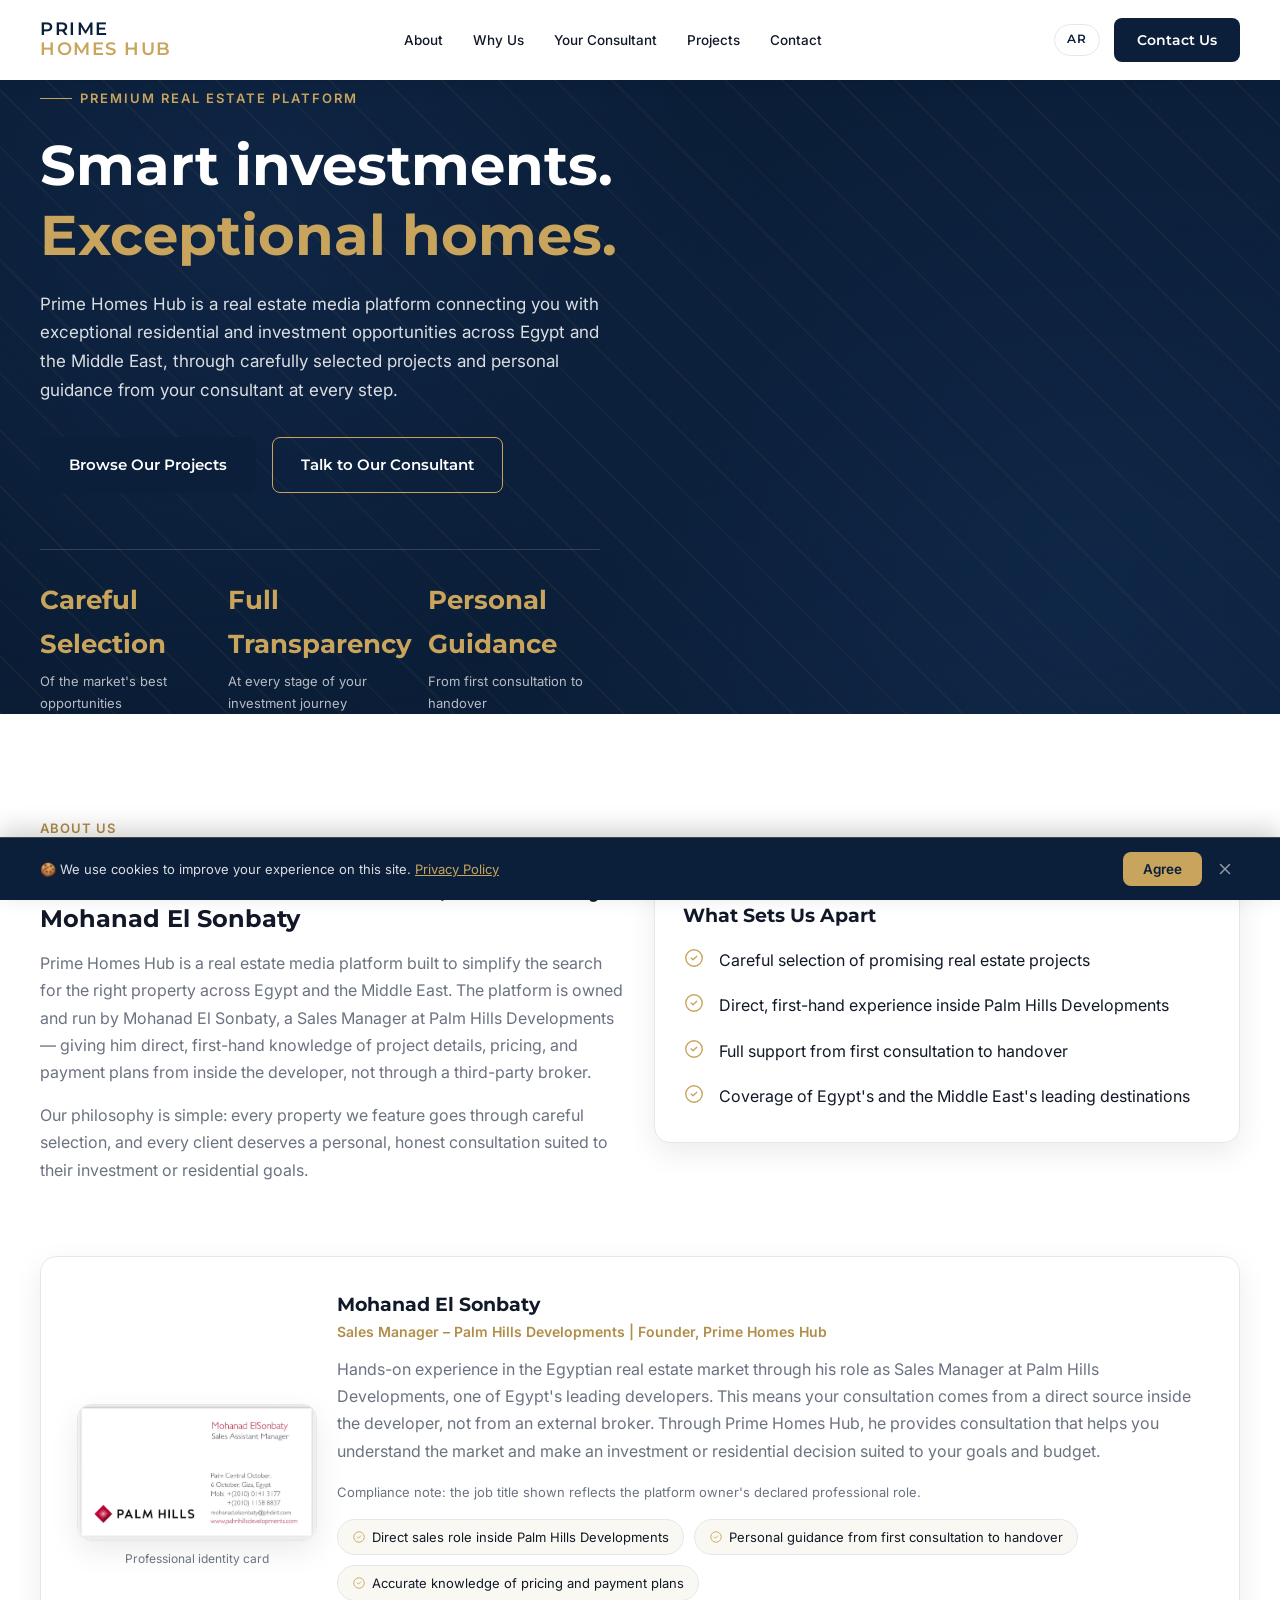
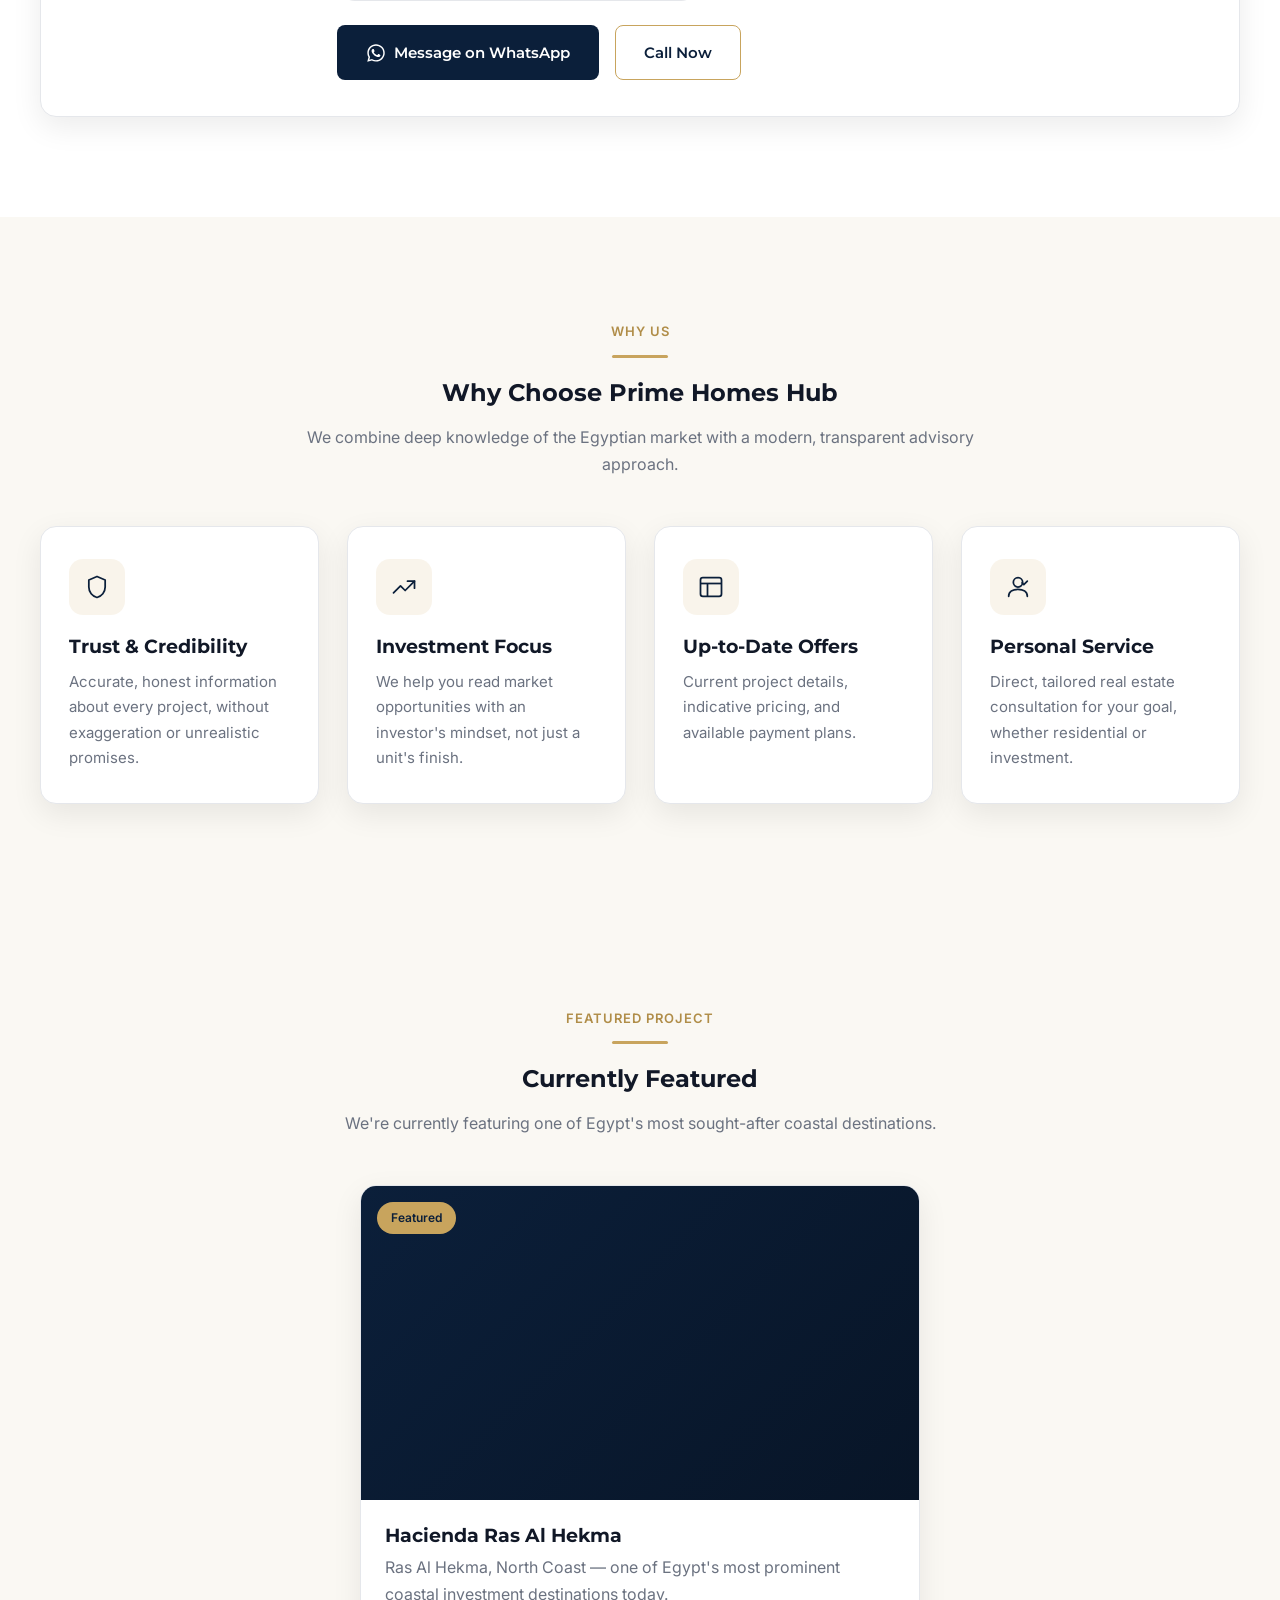
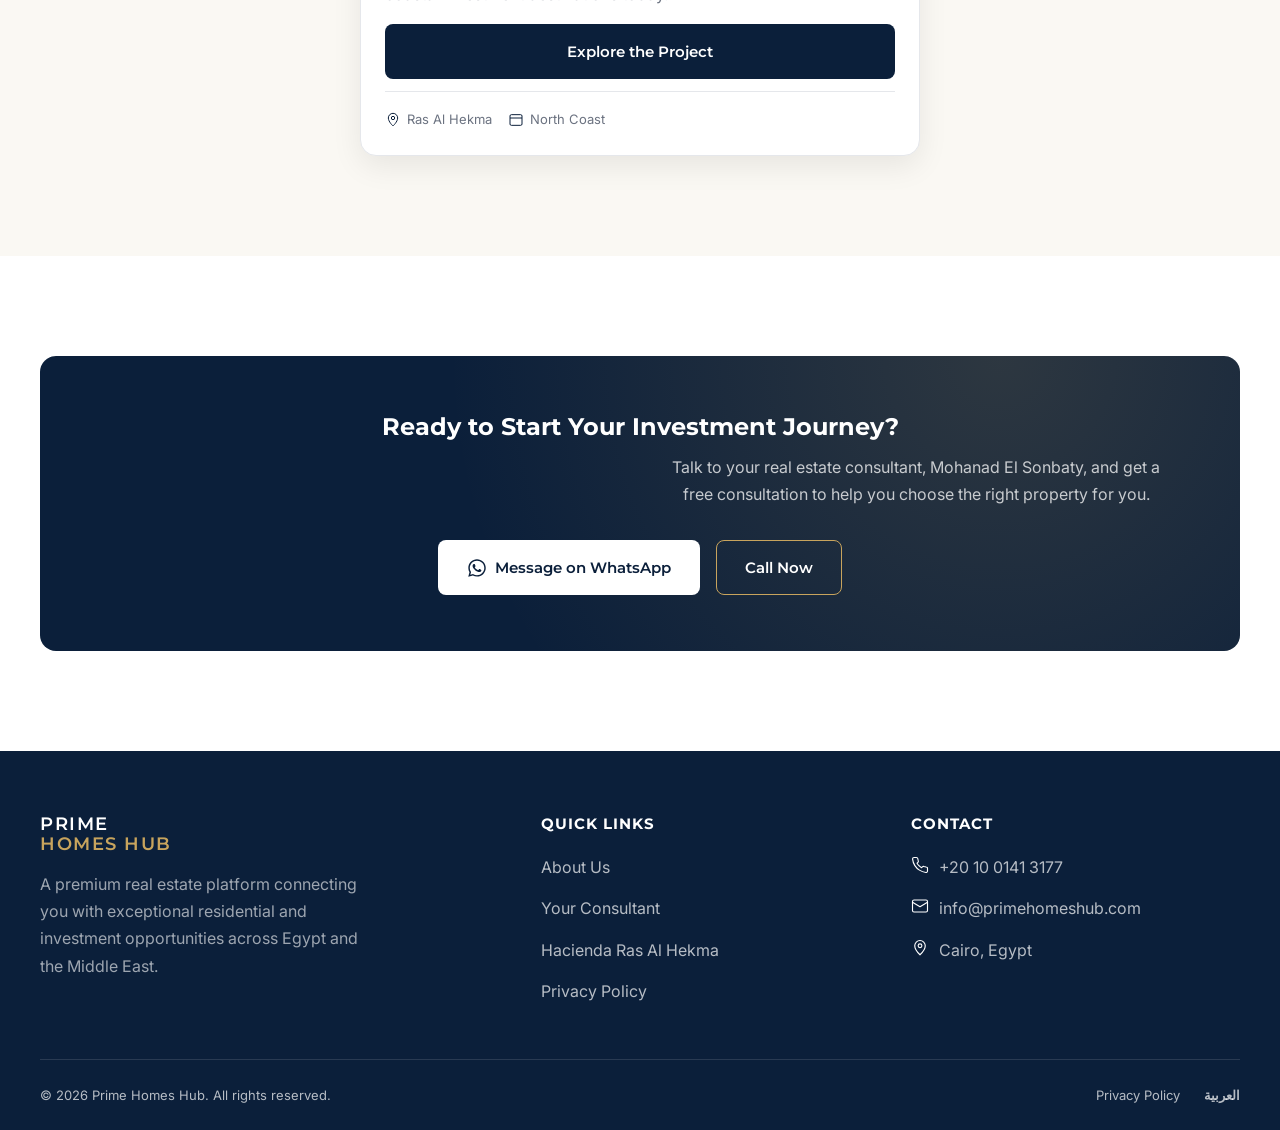
==== en/index.html @ de93115e "Update homepage branding and refine Hacienda AR/EN content" ====
<!DOCTYPE html>
<html lang="en" dir="ltr">
<head>
<!-- Google Tag Manager -->
<script>(function(w,d,s,l,i){w[l]=w[l]||[];w[l].push({'gtm.start':
new Date().getTime(),event:'gtm.js'});var f=d.getElementsByTagName(s)[0],
j=d.createElement(s),dl=l!='dataLayer'?'&l='+l:'';j.async=true;j.src=
'https://www.googletagmanager.com/gtm.js?id='+i+dl;f.parentNode.insertBefore(j,f);
})(window,document,'script','dataLayer','GTM-5STWXWQM');</script>
<!-- End Google Tag Manager -->
<meta charset="UTF-8">
<meta name="viewport" content="width=device-width, initial-scale=1.0">
<title>Prime Homes Hub | Premium Real Estate Platform in Egypt</title>
<meta name="description" content="Prime Homes Hub connects you with exceptional residential and investment opportunities across Egypt and the Middle East, guided by real estate consultant Mohanad El Sonbaty.">
<link rel="icon" href="../images/favicon.svg" type="image/svg+xml">
<link rel="stylesheet" href="../css/style.css">
</head>
<body>
<!-- Google Tag Manager (noscript) -->
<noscript><iframe src="https://www.googletagmanager.com/ns.html?id=GTM-5STWXWQM"
height="0" width="0" style="display:none;visibility:hidden"></iframe></noscript>
<!-- End Google Tag Manager (noscript) -->

<!-- ================= NAVBAR ================= -->
<header class="navbar">
  <div class="container">
    <a href="index.html" class="logo" aria-label="Prime Homes Hub">
      <span class="l1">PRIME</span><span class="l2">HOMES HUB</span>
    </a>

    <nav class="nav-links">
      <a href="#about">About</a>
      <a href="#why">Why Us</a>
      <a href="#consultant">Your Consultant</a>
      <a href="#projects">Projects</a>
      <a href="#contact">Contact</a>
    </nav>

    <div class="nav-right">
      <a href="../index.html" class="lang-switch">AR</a>
      <a href="#contact" class="btn btn-primary">Contact Us</a>
      <label for="nav-toggle" class="nav-toggle-label" aria-label="Open menu">
        <span></span><span></span><span></span>
      </label>
    </div>

    <input type="checkbox" id="nav-toggle" class="nav-toggle">

    <div class="mobile-menu">
      <a href="#about">About</a>
      <a href="#why">Why Us</a>
      <a href="#consultant">Your Consultant</a>
      <a href="#projects">Projects</a>
      <a href="#contact">Contact</a>
      <a href="../index.html">العربية</a>
      <a href="#contact" class="btn btn-primary btn-block">Contact Us</a>
    </div>
  </div>
</header>
<div class="nav-backdrop"></div>

<!-- ================= HERO ================= -->
<section class="hero">
  <div class="container">
    <div class="hero-content">
      <span class="hero-eyebrow">Premium Real Estate Platform</span>
      <h1>Smart investments. <span class="accent">Exceptional homes.</span></h1>
      <p class="lead">
        Prime Homes Hub is a real estate media platform connecting you with exceptional residential and
        investment opportunities across Egypt and the Middle East, through carefully selected projects and
        personal guidance from your consultant at every step.
      </p>
      <div class="hero-actions">
        <a href="#projects" class="btn btn-primary">Browse Our Projects</a>
        <a href="#consultant" class="btn btn-outline-light">Talk to Our Consultant</a>
      </div>

      <div class="hero-stats">
        <div>
          <div class="stat-num">Careful Selection</div>
          <div class="stat-label">Of the market's best opportunities</div>
        </div>
        <div>
          <div class="stat-num">Full Transparency</div>
          <div class="stat-label">At every stage of your investment journey</div>
        </div>
        <div>
          <div class="stat-num">Personal Guidance</div>
          <div class="stat-label">From first consultation to handover</div>
        </div>
      </div>
    </div>
  </div>
</section>

<!-- ================= ABOUT ================= -->
<section id="about" class="section section-white">
  <div class="container">
    <div class="grid grid-2 align-center">
      <div>
        <span class="section-tag">About Us</span>
        <div class="divider-gold"></div>
        <h2>The Prime Homes Hub Platform, Founded by Mohanad El Sonbaty</h2>
        <p>
          Prime Homes Hub is a real estate media platform built to simplify the search for the right
          property across Egypt and the Middle East. The platform is owned and run by Mohanad El Sonbaty,
          a Sales Manager at Palm Hills Developments — giving him direct, first-hand knowledge of project
          details, pricing, and payment plans from inside the developer, not through a third-party broker.
        </p>
        <p>
          Our philosophy is simple: every property we feature goes through careful selection, and every
          client deserves a personal, honest consultation suited to their investment or residential goals.
        </p>
      </div>

      <div class="card">
        <h3 class="mt-0">What Sets Us Apart</h3>
        <ul style="display:flex;flex-direction:column;gap:18px;margin-top:20px;">
          <li style="display:flex;gap:14px;align-items:flex-start;">
            <svg class="icon icon-gold" style="width:22px;height:22px;flex-shrink:0;" viewBox="0 0 24 24"><path d="M9 12l2 2 4-4" stroke-linecap="round" stroke-linejoin="round"/><circle cx="12" cy="12" r="9"/></svg>
            <span style="color:var(--text);">Careful selection of promising real estate projects</span>
          </li>
          <li style="display:flex;gap:14px;align-items:flex-start;">
            <svg class="icon icon-gold" style="width:22px;height:22px;flex-shrink:0;" viewBox="0 0 24 24"><path d="M9 12l2 2 4-4" stroke-linecap="round" stroke-linejoin="round"/><circle cx="12" cy="12" r="9"/></svg>
            <span style="color:var(--text);">Direct, first-hand experience inside Palm Hills Developments</span>
          </li>
          <li style="display:flex;gap:14px;align-items:flex-start;">
            <svg class="icon icon-gold" style="width:22px;height:22px;flex-shrink:0;" viewBox="0 0 24 24"><path d="M9 12l2 2 4-4" stroke-linecap="round" stroke-linejoin="round"/><circle cx="12" cy="12" r="9"/></svg>
            <span style="color:var(--text);">Full support from first consultation to handover</span>
          </li>
          <li style="display:flex;gap:14px;align-items:flex-start;">
            <svg class="icon icon-gold" style="width:22px;height:22px;flex-shrink:0;" viewBox="0 0 24 24"><path d="M9 12l2 2 4-4" stroke-linecap="round" stroke-linejoin="round"/><circle cx="12" cy="12" r="9"/></svg>
            <span style="color:var(--text);">Coverage of Egypt's and the Middle East's leading destinations</span>
          </li>
        </ul>
      </div>
    </div>

    <div class="profile-card" id="consultant" style="margin-top:56px;">
      <figure class="profile-media">
        <img src="../asset/bussines%20card.jpeg" alt="Mohanad El Sonbaty business card - Prime Homes Hub">
        <figcaption>Professional identity card</figcaption>
      </figure>
      <div>
        <h3>Mohanad El Sonbaty</h3>
        <span class="profile-role">Sales Manager – Palm Hills Developments | Founder, Prime Homes Hub</span>
        <p>
          Hands-on experience in the Egyptian real estate market through his role as Sales Manager at
          Palm Hills Developments, one of Egypt's leading developers. This means your consultation comes from
          a direct source inside the developer, not from an external broker. Through Prime Homes Hub, he
          provides consultation that helps you understand the market and make an investment or residential
          decision suited to your goals and budget.
        </p>
        <p class="profile-note">Compliance note: the job title shown reflects the platform owner's declared professional role.</p>
        <div class="profile-badges">
          <span>
            <svg class="icon icon-gold" style="width:14px;height:14px;" viewBox="0 0 24 24"><path d="M9 12l2 2 4-4" stroke-linecap="round" stroke-linejoin="round"/><circle cx="12" cy="12" r="9"/></svg>
            Direct sales role inside Palm Hills Developments
          </span>
          <span>
            <svg class="icon icon-gold" style="width:14px;height:14px;" viewBox="0 0 24 24"><path d="M9 12l2 2 4-4" stroke-linecap="round" stroke-linejoin="round"/><circle cx="12" cy="12" r="9"/></svg>
            Personal guidance from first consultation to handover
          </span>
          <span>
            <svg class="icon icon-gold" style="width:14px;height:14px;" viewBox="0 0 24 24"><path d="M9 12l2 2 4-4" stroke-linecap="round" stroke-linejoin="round"/><circle cx="12" cy="12" r="9"/></svg>
            Accurate knowledge of pricing and payment plans
          </span>
        </div>
        <div class="hero-actions" style="margin-top:24px;">
          <a href="https://wa.me/201001413177" class="btn btn-primary"><svg class="icon-wa" viewBox="0 0 448 512"><path d="M380.9 97.1C339 55.1 283.2 32 223.9 32c-122.4 0-222 99.6-222 222 0 39.1 10.2 77.3 29.6 111L0 480l117.7-30.9c32.4 17.7 68.9 27 106.1 27h.1c122.3 0 224.1-99.6 224.1-222 0-59.3-25.2-115-67.1-157zm-157 341.6c-33.2 0-65.7-8.9-94-25.7l-6.7-4-69.8 18.3L72 359.2l-4.4-7c-18.5-29.4-28.2-63.3-28.2-98.2 0-101.7 82.8-184.5 184.6-184.5 49.3 0 95.6 19.2 130.4 54.1 34.8 34.9 56.2 81.2 56.1 130.5 0 101.8-84.9 184.6-186.6 184.6zm101.2-138.2c-5.5-2.8-32.8-16.2-37.9-18-5.1-1.9-8.8-2.8-12.5 2.8-3.7 5.6-14.3 18-17.6 21.8-3.2 3.7-6.5 4.2-12 1.4-32.6-16.3-54-29.1-75.5-66-5.7-9.8 5.7-9.1 16.3-30.3 1.8-3.7.9-6.9-.5-9.7-1.4-2.8-12.5-30.1-17.1-41.2-4.5-10.8-9.1-9.3-12.5-9.5-3.2-.2-6.9-.2-10.6-.2-3.7 0-9.7 1.4-14.8 6.9-5.1 5.6-19.4 19-19.4 46.3 0 27.3 19.9 53.7 22.6 57.4 2.8 3.7 39.1 59.7 94.8 83.8 35.2 15.2 49 16.5 66.6 13.9 10.7-1.6 32.8-13.4 37.4-26.4 4.6-13 4.6-24.1 3.2-26.4-1.3-2.5-5-3.9-10.5-6.6z"/></svg>Message on WhatsApp</a>
          <a href="tel:+201001413177" class="btn btn-secondary">Call Now</a>
        </div>
      </div>
    </div>
  </div>
</section>

<!-- ================= WHY US ================= -->
<section id="why" class="section section-alt">
  <div class="container">
    <div class="section-head center">
      <span class="section-tag">Why Us</span>
      <div class="divider-gold"></div>
      <h2>Why Choose Prime Homes Hub</h2>
      <p>We combine deep knowledge of the Egyptian market with a modern, transparent advisory approach.</p>
    </div>

    <div class="grid grid-4">
      <div class="card feature-card">
        <div class="icon-wrap">
          <svg class="icon" viewBox="0 0 24 24"><path d="M12 3l7 3v6c0 4.5-3 8-7 9-4-1-7-4.5-7-9V6l7-3z" stroke-linejoin="round"/></svg>
        </div>
        <h3>Trust &amp; Credibility</h3>
        <p>Accurate, honest information about every project, without exaggeration or unrealistic promises.</p>
      </div>

      <div class="card feature-card">
        <div class="icon-wrap">
          <svg class="icon" viewBox="0 0 24 24"><path d="M3 17l6-6 4 4 8-8" stroke-linecap="round" stroke-linejoin="round"/><path d="M15 7h6v6" stroke-linecap="round" stroke-linejoin="round"/></svg>
        </div>
        <h3>Investment Focus</h3>
        <p>We help you read market opportunities with an investor's mindset, not just a unit's finish.</p>
      </div>

      <div class="card feature-card">
        <div class="icon-wrap">
          <svg class="icon" viewBox="0 0 24 24"><rect x="3" y="4" width="18" height="16" rx="2"/><path d="M3 9h18" /><path d="M9 9v11"/></svg>
        </div>
        <h3>Up-to-Date Offers</h3>
        <p>Current project details, indicative pricing, and available payment plans.</p>
      </div>

      <div class="card feature-card">
        <div class="icon-wrap">
          <svg class="icon" viewBox="0 0 24 24"><circle cx="12" cy="8" r="4"/><path d="M4 20c0-4 3.6-6 8-6s8 2 8 6" stroke-linecap="round"/><path d="M15.5 8.5l1.5 1.5 3-3" stroke-linecap="round" stroke-linejoin="round"/></svg>
        </div>
        <h3>Personal Service</h3>
        <p>Direct, tailored real estate consultation for your goal, whether residential or investment.</p>
      </div>
    </div>
  </div>
</section>

<!-- ================= FEATURED PROJECT ================= -->
<section id="projects" class="section section-alt">
  <div class="container">
    <div class="section-head center">
      <span class="section-tag">Featured Project</span>
      <div class="divider-gold"></div>
      <h2>Currently Featured</h2>
      <p>We're currently featuring one of Egypt's most sought-after coastal destinations.</p>
    </div>

    <div style="max-width:560px;margin-inline:auto;">
      <div class="property-card">
        <div class="thumb">
          <span class="badge">Featured</span>
        </div>
        <div class="body">
          <h3>Hacienda Ras Al Hekma</h3>
          <p style="margin-bottom:16px;">Ras Al Hekma, North Coast — one of Egypt's most prominent coastal investment destinations today.</p>
          <a href="hacienda-ras-al-hekma.html" class="btn btn-primary btn-block">Explore the Project</a>
          <div class="meta">
            <span>
              <svg class="icon" viewBox="0 0 24 24"><path d="M12 21s7-6.5 7-12a7 7 0 10-14 0c0 5.5 7 12 7 12z"/><circle cx="12" cy="9" r="2.5"/></svg>
              Ras Al Hekma
            </span>
            <span>
              <svg class="icon" viewBox="0 0 24 24"><rect x="3" y="4" width="18" height="16" rx="2"/><path d="M3 9h18"/></svg>
              North Coast
            </span>
          </div>
        </div>
      </div>
    </div>
  </div>
</section>

<!-- ================= CTA ================= -->
<section class="section section-white">
  <div class="container">
    <div class="cta-banner">
      <h2>Ready to Start Your Investment Journey?</h2>
      <p>Talk to your real estate consultant, Mohanad El Sonbaty, and get a free consultation to help you choose the right property for you.</p>
      <div class="cta-actions" id="contact">
        <a href="https://wa.me/201001413177" class="btn btn-light"><svg class="icon-wa" viewBox="0 0 448 512"><path d="M380.9 97.1C339 55.1 283.2 32 223.9 32c-122.4 0-222 99.6-222 222 0 39.1 10.2 77.3 29.6 111L0 480l117.7-30.9c32.4 17.7 68.9 27 106.1 27h.1c122.3 0 224.1-99.6 224.1-222 0-59.3-25.2-115-67.1-157zm-157 341.6c-33.2 0-65.7-8.9-94-25.7l-6.7-4-69.8 18.3L72 359.2l-4.4-7c-18.5-29.4-28.2-63.3-28.2-98.2 0-101.7 82.8-184.5 184.6-184.5 49.3 0 95.6 19.2 130.4 54.1 34.8 34.9 56.2 81.2 56.1 130.5 0 101.8-84.9 184.6-186.6 184.6zm101.2-138.2c-5.5-2.8-32.8-16.2-37.9-18-5.1-1.9-8.8-2.8-12.5 2.8-3.7 5.6-14.3 18-17.6 21.8-3.2 3.7-6.5 4.2-12 1.4-32.6-16.3-54-29.1-75.5-66-5.7-9.8 5.7-9.1 16.3-30.3 1.8-3.7.9-6.9-.5-9.7-1.4-2.8-12.5-30.1-17.1-41.2-4.5-10.8-9.1-9.3-12.5-9.5-3.2-.2-6.9-.2-10.6-.2-3.7 0-9.7 1.4-14.8 6.9-5.1 5.6-19.4 19-19.4 46.3 0 27.3 19.9 53.7 22.6 57.4 2.8 3.7 39.1 59.7 94.8 83.8 35.2 15.2 49 16.5 66.6 13.9 10.7-1.6 32.8-13.4 37.4-26.4 4.6-13 4.6-24.1 3.2-26.4-1.3-2.5-5-3.9-10.5-6.6z"/></svg>Message on WhatsApp</a>
        <a href="tel:+201001413177" class="btn btn-outline-light">Call Now</a>
      </div>
    </div>
  </div>
</section>

<!-- ================= FOOTER ================= -->
<footer class="site-footer">
  <div class="container">
    <div class="footer-top">
      <div class="footer-brand">
        <a href="index.html" class="logo" aria-label="Prime Homes Hub">
          <span class="l1">PRIME</span><span class="l2">HOMES HUB</span>
        </a>
        <p>A premium real estate platform connecting you with exceptional residential and investment opportunities across Egypt and the Middle East.</p>
      </div>

      <div class="footer-col">
        <h4>Quick Links</h4>
        <ul>
          <li><a href="index.html#about">About Us</a></li>
          <li><a href="index.html#consultant">Your Consultant</a></li>
          <li><a href="hacienda-ras-al-hekma.html">Hacienda Ras Al Hekma</a></li>
          <li><a href="privacy-policy.html">Privacy Policy</a></li>
        </ul>
      </div>

      <div class="footer-col">
        <h4>Contact</h4>
        <!-- TODO: replace the following email with the final one -->
        <div class="contact-item">
          <svg class="icon icon-white" viewBox="0 0 24 24"><path d="M22 16.92v3a2 2 0 01-2.18 2 19.8 19.8 0 01-8.63-3.07 19.5 19.5 0 01-6-6A19.8 19.8 0 012.12 4.18 2 2 0 014.11 2h3a2 2 0 012 1.72c.12.9.32 1.78.6 2.63a2 2 0 01-.45 2.11L8.09 9.63a16 16 0 006 6l1.17-1.17a2 2 0 012.11-.45c.85.28 1.73.48 2.63.6A2 2 0 0122 16.92z" stroke-linecap="round" stroke-linejoin="round"/></svg>
          <span dir="ltr">+20 10 0141 3177</span>
        </div>
        <div class="contact-item">
          <svg class="icon icon-white" viewBox="0 0 24 24"><rect x="2" y="4" width="20" height="16" rx="2"/><path d="M2 7l10 6 10-6" stroke-linecap="round" stroke-linejoin="round"/></svg>
          <span>info@primehomeshub.com</span>
        </div>
        <div class="contact-item">
          <svg class="icon icon-white" viewBox="0 0 24 24"><path d="M12 21s7-6.5 7-12a7 7 0 10-14 0c0 5.5 7 12 7 12z"/><circle cx="12" cy="9" r="2.5"/></svg>
          <span>Cairo, Egypt</span>
        </div>
      </div>
    </div>

    <div class="footer-bottom">
      <span>© 2026 Prime Homes Hub. All rights reserved.</span>
      <div class="footer-legal-links">
        <a href="privacy-policy.html">Privacy Policy</a>
        <a href="../index.html" class="footer-lang">العربية</a>
      </div>
    </div>
  </div>
</footer>

<script src="../js/main.js" defer></script>
</body>
</html>
---- css/style.css ----
/* ==========================================================================
   Prime Homes Hub — Global Stylesheet
   Brand: Luxury Real Estate | Navy + Gold + Ivory
   ========================================================================== */

@import url('https://fonts.googleapis.com/css2?family=Montserrat:wght@500;600;700&family=Inter:wght@400;500&family=Cairo:wght@400;600;700&display=swap');

:root{
  --primary:#0B1F3A;
  --primary-dark:#081527;
  --gold:#C8A45D;
  --gold-dark:#B08D48;
  --background:#FAF8F3;
  --white:#FFFFFF;
  --text:#111827;
  --muted:#6B7280;
  --border:#E5E7EB;

  --font-en-head:'Montserrat', sans-serif;
  --font-en-body:'Inter', sans-serif;
  --font-ar:'Cairo', sans-serif;

  --container:1200px;
  --radius-card:16px;
  --radius-btn:8px;
  --shadow-card:0 10px 30px rgba(0,0,0,0.08);
  --shadow-nav:0 2px 15px rgba(0,0,0,0.08);
}

/* ---------- Reset ---------- */
*,*::before,*::after{ box-sizing:border-box; }
html{ scroll-behavior:smooth; }
body{
  margin:0;
  background:var(--background);
  color:var(--text);
  font-family:var(--font-en-body);
  line-height:1.7;
  -webkit-font-smoothing:antialiased;
}
html[lang="ar"] body{ font-family:var(--font-ar); }

img{ max-width:100%; display:block; }
a{ color:inherit; text-decoration:none; }
ul{ margin:0; padding:0; list-style:none; }
button{ font-family:inherit; }

h1,h2,h3,h4{
  font-family:var(--font-en-head);
  color:var(--text);
  line-height:1.25;
  margin:0 0 16px;
}
html[lang="ar"] h1,
html[lang="ar"] h2,
html[lang="ar"] h3,
html[lang="ar"] h4{ font-family:var(--font-ar); }

p{ color:var(--muted); margin:0 0 16px; }

/* ---------- Layout helpers ---------- */
.container{
  width:100%;
  max-width:var(--container);
  margin-inline:auto;
  padding-inline:24px;
}
@media (min-width:768px){
  .container{ width:90%; padding-inline:0; }
}
@media (min-width:1240px){
  .container{ width:100%; }
}

.section{ padding-block:64px; }
@media (min-width:768px){
  .section{ padding-block:100px; }
}
.section-alt{ background:var(--background); }
.section-white{ background:var(--white); }
.section-navy{ background:var(--primary); color:var(--white); }

.section-tag{
  display:inline-block;
  color:var(--gold-dark);
  font-weight:600;
  letter-spacing:1px;
  text-transform:uppercase;
  font-size:13px;
  margin-bottom:12px;
}
html[lang="ar"] .section-tag{ text-transform:none; letter-spacing:0; }

.section-head{ max-width:680px; margin-bottom:48px; }
.section-head.center{ margin-inline:auto; text-align:center; }

.text-muted{ color:var(--muted); }
.accent{ color:var(--gold); }

/* ---------- Buttons ---------- */
.btn{
  display:inline-flex;
  align-items:center;
  justify-content:center;
  gap:8px;
  padding:14px 28px;
  border-radius:var(--radius-btn);
  font-family:var(--font-en-head);
  font-weight:600;
  font-size:15px;
  border:1px solid transparent;
  cursor:pointer;
  transition:all .25s ease;
  white-space:nowrap;
}
html[lang="ar"] .btn{ font-family:var(--font-ar); }

.btn-primary{
  background:var(--primary);
  color:var(--white);
}
.btn-primary:hover{
  background:var(--gold);
  color:var(--primary);
}

.btn-secondary{
  background:transparent;
  border:1px solid var(--gold);
  color:var(--primary);
}
.btn-secondary:hover{
  background:var(--gold);
  color:var(--primary);
}

.btn-light{
  background:var(--white);
  color:var(--primary);
}
.btn-light:hover{
  background:var(--gold);
  color:var(--primary);
}

.btn-outline-light{
  background:transparent;
  border:1px solid var(--gold);
  color:var(--white);
}
.btn-outline-light:hover{
  background:var(--gold);
  color:var(--primary);
}

.btn-block{ width:100%; }

/* ---------- Icons ---------- */
.icon{
  width:28px;
  height:28px;
  stroke:var(--primary);
  stroke-width:1.5;
  fill:none;
  flex-shrink:0;
}
.icon-gold{ stroke:var(--gold); }
.icon-white{ stroke:var(--white); }

/* solid brand glyph (e.g. WhatsApp) - filled, not outline like the rest of the icon set */
.icon-wa{
  width:20px;
  height:20px;
  fill:currentColor;
  stroke:none;
  flex-shrink:0;
}

/* ---------- Navbar ---------- */
.navbar{
  position:sticky;
  top:0;
  z-index:100;
  background:var(--white);
  box-shadow:var(--shadow-nav);
  transition:transform .3s ease;
}
.navbar.nav-hidden{
  transform:translateY(-100%);
}
.navbar .container{
  height:80px;
  display:flex;
  align-items:center;
  justify-content:space-between;
  gap:16px;
}

.logo{
  font-family:var(--font-en-head);
  font-weight:600;
  font-size:18px;
  letter-spacing:1.5px;
  text-transform:uppercase;
  display:flex;
  flex-direction:column;
  line-height:1.1;
}
html[lang="ar"] .logo{ font-family:var(--font-ar); letter-spacing:0; text-transform:none; font-size:17px; }
.logo .l1{ color:var(--primary); }
.logo .l2{ color:var(--gold); }
.logo small{
  font-family:var(--font-en-body);
  font-weight:500;
  font-size:8px;
  letter-spacing:2.5px;
  color:var(--muted);
  text-transform:uppercase;
  margin-top:2px;
}
html[lang="ar"] .logo small{ font-family:var(--font-ar); letter-spacing:0; }

.nav-links{
  display:none;
  align-items:center;
  gap:30px;
  font-weight:500;
  font-size:13.5px;
}
.nav-links a{ color:var(--text); transition:color .2s; position:relative; }
.nav-links a:hover{ color:var(--gold-dark); }

.nav-right{ display:flex; align-items:center; gap:14px; }

.lang-switch{
  font-family:var(--font-en-head);
  font-weight:600;
  font-size:11.5px;
  letter-spacing:1px;
  color:var(--primary);
  border:1px solid var(--border);
  border-radius:50px;
  padding:5px 12px;
  transition:all .2s;
}

.navbar .btn{
  padding:10px 22px;
  font-size:13.5px;
}
.lang-switch:hover{ border-color:var(--gold); color:var(--gold-dark); }

/* mobile nav toggle (pure CSS checkbox hack) */
.nav-toggle{ display:none; }
.nav-toggle-label{
  display:flex;
  flex-direction:column;
  gap:5px;
  cursor:pointer;
  padding:6px;
}
.nav-toggle-label span{
  width:24px;
  height:2px;
  background:var(--primary);
  display:block;
  transition:all .25s;
}

.mobile-menu{
  display:none;
  position:absolute;
  top:80px;
  inset-inline:0;
  background:var(--white);
  box-shadow:var(--shadow-nav);
  padding:8px 24px 24px;
  flex-direction:column;
  gap:4px;
}
.mobile-menu a{
  padding:14px 4px;
  border-bottom:1px solid var(--border);
  font-weight:500;
  font-size:14.5px;
}
.mobile-menu .btn{ margin-top:16px; }

.nav-toggle:checked ~ .mobile-menu{ display:flex; }

/* backdrop behind the open mobile menu; tapping it closes the menu (via js/main.js) */
.nav-backdrop{
  display:none;
  position:fixed;
  top:80px;
  inset-inline:0;
  bottom:0;
  background:rgba(11,31,58,0.35);
  z-index:90;
}
.nav-backdrop.is-open{ display:block; }

@media (min-width:1024px){
  .nav-links{ display:flex; }
  .nav-toggle-label{ display:none; }
  .mobile-menu{ display:none !important; }
}

/* ---------- Hero ---------- */
.hero{
  position:relative;
  min-height:560px;
  display:flex;
  align-items:center;
  background:
    linear-gradient(rgba(11,31,58,0.72), rgba(11,31,58,0.6)),
    radial-gradient(circle at 20% 20%, #16335c 0%, transparent 45%),
    radial-gradient(circle at 85% 80%, #16335c 0%, transparent 50%),
    linear-gradient(135deg, var(--primary-dark), var(--primary));
  color:var(--white);
  overflow:hidden;
}
.hero::after{
  content:"";
  position:absolute;
  inset:0;
  background-image:
    repeating-linear-gradient(45deg, rgba(200,164,93,0.05) 0 2px, transparent 2px 40px);
  pointer-events:none;
}
.hero .container{ position:relative; z-index:1; }
.hero-content{ max-width:700px; }
.hero-eyebrow{
  display:inline-flex;
  align-items:center;
  gap:8px;
  color:var(--gold);
  font-weight:600;
  letter-spacing:2px;
  text-transform:uppercase;
  font-size:13px;
  margin-bottom:20px;
}
html[lang="ar"] .hero-eyebrow{ letter-spacing:0; text-transform:none; }
.hero-eyebrow::before{
  content:"";
  width:32px;
  height:1px;
  background:var(--gold);
  display:inline-block;
}
.hero h1{
  color:var(--white);
  font-size:36px;
  margin-bottom:20px;
}
@media (min-width:768px){
  .hero h1{ font-size:56px; }
}
.hero p.lead{
  color:rgba(255,255,255,0.85);
  font-size:17px;
  max-width:560px;
  margin-bottom:32px;
}
.hero-actions{ display:flex; flex-wrap:wrap; gap:16px; }

.hero-stats{
  display:grid;
  grid-template-columns:repeat(3,1fr);
  gap:16px;
  margin-top:56px;
  max-width:560px;
  border-top:1px solid rgba(255,255,255,0.15);
  padding-top:28px;
}
.hero-stats .stat-num{
  font-family:var(--font-en-head);
  font-weight:700;
  font-size:26px;
  color:var(--gold);
}
html[lang="ar"] .hero-stats .stat-num{ font-family:var(--font-ar); }
.hero-stats .stat-label{
  font-size:13px;
  color:rgba(255,255,255,0.7);
  margin-top:4px;
}

/* photo hero (project landing pages) */
/*
  background-image itself is set inline per-page (not here), using a path relative
  to that HTML file. Keeping the url() out of this stylesheet means it resolves
  against the page, not against css/style.css -- so it works both from a real server
  and when the file is opened directly (double-clicked) from disk.
*/
.hero-photo{
  background-size:cover;
  background-position:center;
}
.hero-photo::after{ content:none; }

.developer-badge{
  display:inline-flex;
  align-items:center;
  gap:8px;
  background:rgba(255,255,255,0.08);
  border:1px solid rgba(200,164,93,0.4);
  border-radius:50px;
  padding:8px 16px;
  font-size:13px;
  color:rgba(255,255,255,0.85);
  margin-bottom:22px;
}
.developer-badge .icon{ width:16px; height:16px; }
.developer-badge strong{ color:var(--gold); font-weight:700; }

.hero-tagline{
  font-family:var(--font-en-head);
  font-weight:700;
  font-size:22px;
  color:var(--white);
  margin-bottom:20px;
}
html[lang="ar"] .hero-tagline{ font-family:var(--font-ar); }

.hero-highlights{
  display:grid;
  grid-template-columns:repeat(2,minmax(0,1fr));
  gap:24px;
  max-width:620px;
  margin-top:44px;
  padding-top:28px;
  border-top:1px solid rgba(255,255,255,0.15);
}
@media (min-width:640px){
  .hero-highlights{ grid-template-columns:repeat(4,minmax(0,1fr)); }
}
.highlight-item .icon{
  width:24px;
  height:24px;
  stroke:var(--gold);
  margin-bottom:8px;
}
.highlight-item .h-num{
  font-family:var(--font-en-head);
  font-weight:700;
  font-size:22px;
  color:var(--white);
  line-height:1.2;
}
html[lang="ar"] .highlight-item .h-num{ font-family:var(--font-ar); }
.highlight-item .h-label{
  font-size:12.5px;
  color:rgba(255,255,255,0.68);
  margin-top:2px;
}

.hero-offer{
  background:rgba(255,255,255,0.06);
  border:1px solid rgba(200,164,93,0.45);
  border-radius:var(--radius-card);
  padding:28px;
  max-width:460px;
  margin-top:40px;
  backdrop-filter:blur(2px);
}
/* Mobile hero: pack as much of the hero content above the fold as possible —
   tighter type scale and spacing throughout, no vertical centering dead-space. */
@media (max-width:640px){
  .navbar .container{ height:64px; }
  .mobile-menu{ top:64px; }
  .nav-backdrop{ top:64px; }

  .hero{ min-height:0; align-items:flex-start; padding-top:20px; }
  .hero-eyebrow{ margin-bottom:10px; font-size:11.5px; }
  .developer-badge{ padding:6px 12px; font-size:12px; margin-bottom:12px; }
  .hero h1{ font-size:27px; margin-bottom:8px; }
  .hero-tagline{ font-size:17px; margin-bottom:10px; }
  .hero p.lead{ font-size:14px; margin-bottom:18px; }

  .hero-highlights{ margin-top:18px; padding-top:16px; gap:14px; }
  .highlight-item .icon{ width:20px; height:20px; margin-bottom:4px; }
  .highlight-item .h-num{ font-size:18px; }
  .highlight-item .h-label{ font-size:11px; }

  .hero-offer{ padding:18px; margin-top:20px; }
  .hero-offer-price{ margin-bottom:12px; }
  .price-value{ font-size:23px; }
  .hero-offer-terms{ gap:6px; margin-bottom:14px; }
  .hero-offer-terms span{ font-size:11px; padding:6px 11px; }
  .hero-offer-note{ font-size:11.5px; margin-top:10px; }
}

.hero-offer-price{ margin-bottom:18px; }
.price-label{
  display:block;
  font-size:13px;
  color:rgba(255,255,255,0.7);
  margin-bottom:6px;
}
.price-value{
  font-family:var(--font-en-head);
  font-weight:700;
  font-size:28px;
  color:var(--gold);
}
html[lang="ar"] .price-value{ font-family:var(--font-ar); }
.price-value small{
  font-family:var(--font-en-body);
  font-weight:500;
  font-size:15px;
  color:var(--white);
}
html[lang="ar"] .price-value small{ font-family:var(--font-ar); }

.hero-offer-terms{
  display:flex;
  flex-wrap:wrap;
  gap:10px;
  margin-bottom:20px;
}
.hero-offer-terms span{
  background:rgba(255,255,255,0.08);
  border:1px solid rgba(255,255,255,0.18);
  border-radius:50px;
  padding:7px 14px;
  font-size:12.5px;
  color:var(--white);
  display:inline-flex;
  align-items:center;
  gap:6px;
}
.hero-offer-terms .icon{ width:14px; height:14px; stroke:var(--gold); }

.hero-offer-cta{ gap:10px; }
.hero-offer-cta .icon{ width:20px; height:20px; stroke:currentColor; }

.hero-offer-note{
  color:rgba(255,255,255,0.55);
  font-size:12.5px;
  text-align:center;
  margin:14px 0 0;
}

/* small page hero (privacy / thank-you sub-pages) */
.page-hero{
  background:var(--primary);
  color:var(--white);
  padding-block:56px;
  text-align:center;
}
.page-hero h1{ color:var(--white); margin-bottom:8px; }
.page-hero p{ color:rgba(255,255,255,0.75); margin:0; }

/* ---------- Grid ---------- */
.grid{ display:grid; gap:28px; }
.grid-2{ grid-template-columns:1fr; }
.grid-3{ grid-template-columns:1fr; }
.grid-4{ grid-template-columns:1fr; }
@media (min-width:640px){
  .grid-3{ grid-template-columns:repeat(2,1fr); }
  .grid-4{ grid-template-columns:repeat(2,1fr); }
}
@media (min-width:1024px){
  .grid-2{ grid-template-columns:1fr 1fr; }
  .grid-3{ grid-template-columns:repeat(3,1fr); }
  .grid-4{ grid-template-columns:repeat(4,1fr); }
}
.grid-2.align-center{ align-items:center; }

/* ---------- Cards ---------- */
.card{
  background:var(--white);
  border:1px solid var(--border);
  border-radius:var(--radius-card);
  box-shadow:var(--shadow-card);
  padding:32px 28px;
  transition:transform .25s ease, box-shadow .25s ease;
}
.card:hover{ transform:translateY(-4px); box-shadow:0 16px 40px rgba(0,0,0,0.1); }

.feature-card .icon-wrap{
  width:56px;
  height:56px;
  border-radius:14px;
  background:rgba(200,164,93,0.12);
  display:flex;
  align-items:center;
  justify-content:center;
  margin-bottom:20px;
}
.feature-card h3{ font-size:19px; margin-bottom:10px; }
.feature-card p{ margin:0; font-size:15px; }

/* property / project card */
.property-card{
  background:var(--white);
  border:1px solid var(--border);
  border-radius:var(--radius-card);
  box-shadow:var(--shadow-card);
  overflow:hidden;
}
.property-card .thumb{
  aspect-ratio:16/9;
  background:linear-gradient(135deg,var(--primary),var(--primary-dark));
  position:relative;
  display:flex;
  align-items:flex-end;
  padding:20px;
}
.property-card .badge{
  position:absolute;
  top:16px;
  inset-inline-start:16px;
  background:var(--gold);
  color:var(--primary);
  font-size:12px;
  font-weight:600;
  padding:6px 14px;
  border-radius:50px;
}
.property-card .body{ padding:24px; }
.property-card h3{ font-size:19px; margin-bottom:6px; }
.property-card .price{ color:var(--primary); font-weight:700; font-family:var(--font-en-head); }
html[lang="ar"] .property-card .price{ font-family:var(--font-ar); }
.property-card .meta{
  display:flex;
  gap:16px;
  color:var(--muted);
  font-size:13px;
  margin-top:12px;
  padding-top:16px;
  border-top:1px solid var(--border);
}
.property-card .meta span{ display:flex; align-items:center; gap:6px; }
.property-card .meta .icon{ width:16px; height:16px; }
.property-card .meta b{ color:var(--primary); font-weight:700; }
/* price-per-config variant (3 room tiers): grid instead of flex row so the
   3rd pill can never overflow the card on narrow widths -- each column is a
   fixed 1/3 share and label/price stack instead of fighting for row space. */
.property-card .meta-pricing{
  display:grid;
  grid-template-columns:repeat(3,1fr);
  gap:6px 10px;
}
.property-card .meta-pricing span{
  flex-direction:column;
  align-items:flex-start;
  gap:2px;
  min-width:0;
}
.property-card .cta-row{ display:flex; gap:10px; margin-top:16px; }
.property-card .cta-row .btn{ margin-top:0; }
/* white-space:normal + min-width:0 let the label wrap to a 2nd line instead
   of forcing the card (and the whole page) wider than the viewport on small
   screens -- keeps both buttons side by side at every width. */
.property-card .cta-row .btn-primary{
  flex:1;
  min-width:0;
  white-space:normal;
  line-height:1.25;
}
.property-card .btn-call{ flex:0 0 auto; padding-inline:14px; }
.property-card .btn-call .icon{ width:18px; height:18px; }

/* ---------- Consultant / profile ---------- */
.profile-card{
  background:var(--white);
  border:1px solid var(--border);
  border-radius:var(--radius-card);
  box-shadow:var(--shadow-card);
  padding:36px;
  display:flex;
  flex-direction:column;
  align-items:flex-start;
  gap:20px;
}
@media (min-width:640px){
  .profile-card{ flex-direction:row; align-items:center; }
}
.profile-avatar{
  width:104px;
  height:104px;
  border-radius:50%;
  background:linear-gradient(135deg,var(--primary),var(--primary-dark));
  color:var(--gold);
  font-family:var(--font-en-head);
  font-weight:700;
  font-size:34px;
  display:flex;
  align-items:center;
  justify-content:center;
  flex-shrink:0;
  border:3px solid var(--gold);
}
.profile-card h3{ margin-bottom:4px; }
.profile-role{
  color:var(--gold-dark);
  font-weight:600;
  font-size:14px;
  margin-bottom:12px;
  display:block;
}
.profile-media{
  margin:0;
  flex-shrink:0;
  width:min(280px,100%);
}
.profile-media img{
  width:100%;
  height:auto;
  display:block;
  border-radius:14px;
  border:1px solid var(--border);
  box-shadow:var(--shadow-card);
}
.profile-media figcaption{
  margin-top:8px;
  font-size:12px;
  color:var(--muted);
  text-align:center;
}
.profile-note{
  margin-top:10px;
  font-size:13px;
  color:var(--muted);
}
.profile-badges{ display:flex; flex-wrap:wrap; gap:10px; margin-top:16px; }
.profile-badges span{
  background:var(--background);
  border:1px solid var(--border);
  border-radius:50px;
  padding:6px 14px;
  font-size:13px;
  color:var(--text);
  display:inline-flex;
  align-items:center;
  gap:6px;
}
.profile-badges .icon{ width:14px; height:14px; }
@media (min-width:640px){
  .profile-media{ width:240px; }
}

/* ---------- Location section ---------- */
.location-image{
  border-radius:var(--radius-card);
  overflow:hidden;
  box-shadow:var(--shadow-card);
}
.location-image img{
  width:100%;
  height:100%;
  object-fit:cover;
  display:block;
}

.location-lists{
  display:grid;
  grid-template-columns:1fr;
  gap:24px;
  margin-top:8px;
}
@media (min-width:480px){
  .location-lists{ grid-template-columns:1fr 1fr; }
}
.location-list h4{
  font-size:13px;
  color:var(--muted);
  text-transform:uppercase;
  letter-spacing:1px;
  margin-bottom:16px;
}
html[lang="ar"] .location-list h4{ text-transform:none; letter-spacing:0; }
.location-list ul{ display:flex; flex-direction:column; gap:12px; }
.location-list li{
  display:flex;
  align-items:center;
  gap:10px;
  font-size:14.5px;
  color:var(--text);
  font-weight:500;
}
.location-list .icon{ width:18px; height:18px; flex-shrink:0; }

.distance-grid{
  display:grid;
  grid-template-columns:repeat(2,minmax(0,1fr));
  gap:16px;
  margin-top:28px;
}
@media (min-width:480px){
  .distance-grid{ grid-template-columns:repeat(3,minmax(0,1fr)); }
}
.distance-item{
  background:var(--white);
  border:1px solid var(--border);
  border-radius:var(--radius-card);
  box-shadow:var(--shadow-card);
  padding:18px;
}
.distance-item .icon{ width:20px; height:20px; margin-bottom:10px; }
.distance-item .d-num{
  font-family:var(--font-en-head);
  font-weight:700;
  font-size:17px;
  color:var(--primary);
  line-height:1.25;
}
html[lang="ar"] .distance-item .d-num{ font-family:var(--font-ar); }
.distance-item .d-label{ font-size:12.5px; color:var(--muted); margin-top:4px; }

.location-roads{ font-size:14px; color:var(--muted); margin-top:18px; margin-bottom:0; }

/* ---------- Amenities ---------- */
.amenities-grid{
  display:grid;
  grid-template-columns:1fr;
  gap:20px;
  margin-top:44px;
}
@media (min-width:560px){
  .amenities-grid{ grid-template-columns:repeat(2,1fr); }
}
@media (min-width:900px){
  .amenities-grid{ grid-template-columns:repeat(4,1fr); }
}
.amenity-card{
  background:var(--white);
  border:1px solid var(--border);
  border-radius:var(--radius-card);
  box-shadow:var(--shadow-card);
  padding:26px 22px;
}
.amenity-card .icon{ width:26px; height:26px; margin-bottom:14px; }
.amenity-card h3{ font-size:16.5px; margin-bottom:8px; }
.amenity-card p{ font-size:13.5px; margin:0; line-height:1.6; }
.amenities-note{ text-align:center; color:var(--muted); margin-top:36px; }

/* ---------- Gallery ---------- */
.gallery-carousel{ position:relative; max-width:900px; margin-inline:auto; }
.gallery-viewport{
  overflow:hidden;
  border-radius:var(--radius-card);
  box-shadow:var(--shadow-card);
  touch-action:pan-y;
}
.gallery-track{
  display:flex;
  direction:ltr;
  transition:transform .45s ease;
}
.gallery-slide{ flex:0 0 100%; aspect-ratio:16/10; }
.gallery-slide img{ width:100%; height:100%; object-fit:cover; display:block; }
.gallery-arrow{
  position:absolute;
  top:50%;
  transform:translateY(-50%);
  width:44px;
  height:44px;
  border-radius:50%;
  background:var(--white);
  border:1px solid var(--border);
  box-shadow:var(--shadow-card);
  display:flex;
  align-items:center;
  justify-content:center;
  cursor:pointer;
  z-index:2;
  padding:0;
  transition:background .2s;
}
.gallery-arrow:hover{ background:var(--gold); }
.gallery-arrow .icon{ width:20px; height:20px; stroke:var(--primary); margin:0; }
.gallery-prev{ left:16px; }
.gallery-next{ right:16px; }
@media (max-width:640px){
  .gallery-prev{ left:8px; }
  .gallery-next{ right:8px; }
  .gallery-arrow{ width:36px; height:36px; }
}
.gallery-dots{ display:flex; justify-content:center; gap:8px; margin-top:22px; }
.gallery-dot{
  width:8px;
  height:8px;
  border-radius:50%;
  background:var(--border);
  border:none;
  padding:0;
  cursor:pointer;
  transition:background .2s, width .2s;
}
.gallery-dot.active{ background:var(--gold); width:22px; border-radius:4px; }

/* ---------- Register / lead form ---------- */
.register-panel{
  background:var(--primary);
  border-radius:var(--radius-card);
  padding:48px 28px;
  max-width:640px;
  margin-inline:auto;
  text-align:center;
  position:relative;
  overflow:hidden;
}
.register-panel::before{
  content:"";
  position:absolute;
  inset:0;
  background:radial-gradient(circle at 80% 0%, rgba(200,164,93,0.18), transparent 55%);
}
.register-panel > *{ position:relative; z-index:1; }
.register-panel h2{ color:var(--white); }
.register-panel p{ color:rgba(255,255,255,0.75); }
.register-panel .section-tag{ color:var(--gold); }
@media (min-width:640px){ .register-panel{ padding:56px 48px; } }

.lead-form{ text-align:start; margin-top:32px; display:flex; flex-direction:column; gap:18px; }
.form-row{ display:flex; flex-direction:column; gap:8px; }
.form-row label{ font-size:13.5px; color:rgba(255,255,255,0.8); font-weight:600; }
.form-optional{ font-weight:400; color:rgba(255,255,255,0.5); }
.form-row input,
.form-row select{
  background:rgba(255,255,255,0.06);
  border:1px solid rgba(255,255,255,0.25);
  border-radius:var(--radius-btn);
  padding:13px 16px;
  color:var(--white);
  font-family:inherit;
  font-size:15px;
  width:100%;
}
html[lang="ar"] .form-row input,
html[lang="ar"] .form-row select{ font-family:var(--font-ar); }
.form-row input::placeholder{ color:rgba(255,255,255,0.45); }
.form-row input:focus,
.form-row select:focus{ outline:none; border-color:var(--gold); }
.form-row select option{ color:var(--text); }
.lead-submit{
  margin-top:6px;
  background:var(--gold);
  color:var(--primary);
  border-color:var(--gold);
}
.lead-submit:hover{
  background:#d7b57a;
  color:var(--primary);
  border-color:#d7b57a;
}

/* ---------- CTA banner ---------- */
.cta-banner{
  background:var(--primary);
  color:var(--white);
  border-radius:var(--radius-card);
  padding:56px 32px;
  text-align:center;
  position:relative;
  overflow:hidden;
}
.cta-banner::before{
  content:"";
  position:absolute;
  inset:0;
  background:radial-gradient(circle at 80% 0%, rgba(200,164,93,0.18), transparent 55%);
}
.cta-banner *{ position:relative; z-index:1; }
.cta-banner h2{ color:var(--white); margin-bottom:12px; }
.cta-banner p{ color:rgba(255,255,255,0.75); max-width:520px; margin-inline:auto 32px; margin-bottom:32px; }
.cta-actions{ display:flex; flex-wrap:wrap; gap:16px; justify-content:center; }

/* ---------- Footer ---------- */
.site-footer{ background:var(--primary); color:rgba(255,255,255,0.7); }
.footer-top{
  padding-block:64px 40px;
  display:grid;
  gap:40px;
  grid-template-columns:1fr;
}
@media (min-width:768px){
  .footer-top{ grid-template-columns:1.4fr 1fr 1fr; }
}
.footer-brand .logo .l1{ color:var(--white); }
.footer-brand p{ color:rgba(255,255,255,0.6); margin-top:16px; max-width:320px; }
.footer-col h4{
  color:var(--white);
  font-size:15px;
  margin-bottom:20px;
  letter-spacing:1px;
  text-transform:uppercase;
}
html[lang="ar"] .footer-col h4{ letter-spacing:0; text-transform:none; }
.footer-col ul li{ margin-bottom:14px; }
.footer-col a{ color:rgba(255,255,255,0.7); transition:color .2s; }
.footer-col a:hover{ color:var(--gold); }
.footer-col .contact-item{ display:flex; align-items:flex-start; gap:10px; margin-bottom:14px; }
.footer-col .contact-item .icon{ width:18px; height:18px; margin-top:2px; }

.footer-bottom{
  border-top:1px solid rgba(255,255,255,0.12);
  padding-block:24px;
  display:flex;
  flex-direction:column;
  gap:16px;
  align-items:center;
  text-align:center;
  font-size:13px;
}
@media (min-width:768px){
  .footer-bottom{ flex-direction:row; justify-content:space-between; text-align:start; }
}
.footer-bottom a{ color:rgba(255,255,255,0.7); }
.footer-bottom a:hover{ color:var(--gold); }
.footer-legal-links{ display:flex; gap:24px; flex-wrap:wrap; justify-content:center; }
.footer-lang{
  display:inline-flex;
  align-items:center;
  gap:6px;
  color:var(--gold);
  font-weight:600;
}

/* ---------- Thank-you page ---------- */
.thankyou-wrap{
  min-height:calc(100vh - 80px);
  display:flex;
  align-items:center;
  justify-content:center;
  padding-block:80px;
  background:var(--background);
}
.thankyou-card{
  background:var(--white);
  border:1px solid var(--border);
  border-radius:var(--radius-card);
  box-shadow:var(--shadow-card);
  padding:56px 40px;
  max-width:560px;
  width:100%;
  text-align:center;
}
.thankyou-icon{
  width:88px;
  height:88px;
  border-radius:50%;
  background:rgba(200,164,93,0.12);
  display:flex;
  align-items:center;
  justify-content:center;
  margin-inline:auto;
  margin-bottom:28px;
}
.thankyou-icon .icon{ width:44px; height:44px; stroke:var(--gold-dark); }
.thankyou-card h1{ font-size:28px; margin-bottom:12px; }
.thankyou-card p{ margin-bottom:8px; }
.thankyou-steps{
  text-align:start;
  background:var(--background);
  border:1px solid var(--border);
  border-radius:12px;
  padding:20px 24px;
  margin:28px 0;
}
.thankyou-steps li{
  display:flex;
  gap:12px;
  align-items:flex-start;
  padding:10px 0;
  font-size:14px;
  color:var(--text);
}
.thankyou-steps li:not(:last-child){ border-bottom:1px dashed var(--border); }
.thankyou-steps .step-num{
  width:24px;
  height:24px;
  border-radius:50%;
  background:var(--primary);
  color:var(--white);
  font-size:12px;
  font-weight:700;
  display:flex;
  align-items:center;
  justify-content:center;
  flex-shrink:0;
}
.thankyou-actions{ display:flex; flex-direction:column; gap:12px; margin-top:24px; }
@media (min-width:480px){
  .thankyou-actions{ flex-direction:row; justify-content:center; }
}

/* ---------- Legal / Privacy page ---------- */
.legal-content{ max-width:820px; margin-inline:auto; }
.legal-content h2{
  font-size:22px;
  margin-top:48px;
  padding-top:16px;
  border-top:1px solid var(--border);
}
.legal-content h2:first-child{ margin-top:0; padding-top:0; border-top:none; }
.legal-content p,
.legal-content li{ color:var(--muted); font-size:15.5px; }
.legal-content ul{ margin:0 0 16px; padding-inline-start:20px; list-style:disc; }
html[lang="ar"] .legal-content ul{ padding-inline-start:0; padding-inline-end:20px; }
.legal-content li{ margin-bottom:8px; }
.legal-updated{
  display:inline-block;
  background:var(--background);
  border:1px solid var(--border);
  border-radius:50px;
  padding:6px 16px;
  font-size:13px;
  color:var(--muted);
  margin-bottom:24px;
}
.legal-toc{
  background:var(--white);
  border:1px solid var(--border);
  border-radius:var(--radius-card);
  padding:24px 28px;
  margin-bottom:40px;
}
.legal-toc h4{ font-size:14px; text-transform:uppercase; letter-spacing:1px; color:var(--muted); margin-bottom:14px; }
html[lang="ar"] .legal-toc h4{ text-transform:none; letter-spacing:0; }
.legal-toc ol{ margin:0; padding-inline-start:20px; }
html[lang="ar"] .legal-toc ol{ padding-inline-start:0; padding-inline-end:20px; }
.legal-toc li{ margin-bottom:8px; }
.legal-toc a{ color:var(--primary); font-size:14.5px; }
.legal-toc a:hover{ color:var(--gold-dark); }

/* ---------- Sticky mobile CTA bar ---------- */
/*
  Mobile-only persistent WhatsApp CTA, fixed to the bottom of the viewport so the
  action is visible without scrolling. --cta-bar-offset lets a future cookie-notice
  banner push this bar upward (set the variable on :root) instead of covering it.
*/
:root{ --cta-bar-offset:0px; }

.mobile-cta-bar{
  display:none;
  position:fixed;
  inset-inline:0;
  bottom:var(--cta-bar-offset);
  z-index:200;
  background:var(--white);
  border-top:1px solid var(--border);
  box-shadow:0 -6px 20px rgba(0,0,0,0.1);
  padding:12px 16px calc(12px + env(safe-area-inset-bottom));
  transition:bottom .25s ease;
}
.mobile-cta-bar .btn{ width:100%; padding:13px 20px; }
.mobile-cta-bar .icon{ width:18px; height:18px; stroke:currentColor; }

@media (max-width:767px){
  .mobile-cta-bar{ display:flex; }
  body{ padding-bottom:76px; }
}

/* ---------- Cookie consent banner ---------- */
/*
  Injected via JS (js/main.js) on every page rather than duplicated in each
  HTML file. Fixed to the bottom like .mobile-cta-bar above; when both are
  visible on mobile, JS raises --cta-bar-offset so this banner stacks under
  the WhatsApp bar instead of covering it.
*/
.cookie-banner{
  position:fixed;
  inset-inline:0;
  bottom:0;
  z-index:210;
  background:var(--primary);
  border-top:1px solid rgba(200,164,93,0.3);
  box-shadow:0 -8px 24px rgba(0,0,0,0.18);
  padding-block:14px;
  padding-bottom:calc(14px + env(safe-area-inset-bottom));
  transform:translateY(100%);
  transition:transform .35s ease;
}
.cookie-banner.is-visible{ transform:translateY(0); }
.cookie-banner .container{
  display:flex;
  align-items:center;
  flex-wrap:wrap;
  gap:10px 16px;
}
.cookie-banner-text{
  flex:1 1 220px;
  font-size:13px;
  line-height:1.55;
  color:rgba(255,255,255,0.85);
  margin:0;
}
.cookie-banner-text a{ color:var(--gold); text-decoration:underline; }
.cookie-banner-actions{
  display:flex;
  align-items:center;
  gap:8px;
  margin-inline-start:auto;
}
.cookie-banner-agree{
  background:var(--gold);
  color:var(--primary);
  border:none;
  border-radius:var(--radius-btn);
  padding:9px 20px;
  font-weight:600;
  font-size:13.5px;
  font-family:inherit;
  cursor:pointer;
  white-space:nowrap;
  transition:background .2s;
}
.cookie-banner-agree:hover{ background:var(--white); }
.cookie-banner-close{
  background:transparent;
  border:none;
  color:rgba(255,255,255,0.55);
  cursor:pointer;
  padding:6px;
  display:flex;
  line-height:0;
  flex-shrink:0;
  transition:color .2s;
}
.cookie-banner-close:hover{ color:var(--white); }
.cookie-banner-close svg{ width:18px; height:18px; }
@media (max-width:480px){
  .cookie-banner{ padding-block:12px; }
  .cookie-banner-text{ font-size:12.5px; }
  .cookie-banner-agree{ padding:8px 16px; font-size:13px; }
}

/* ---------- Utilities ---------- */
.mt-0{ margin-top:0; }
.text-center{ text-align:center; }
.divider-gold{ width:56px; height:3px; background:var(--gold); border-radius:2px; margin-bottom:20px; }
.section-head.center .divider-gold{ margin-inline:auto; }
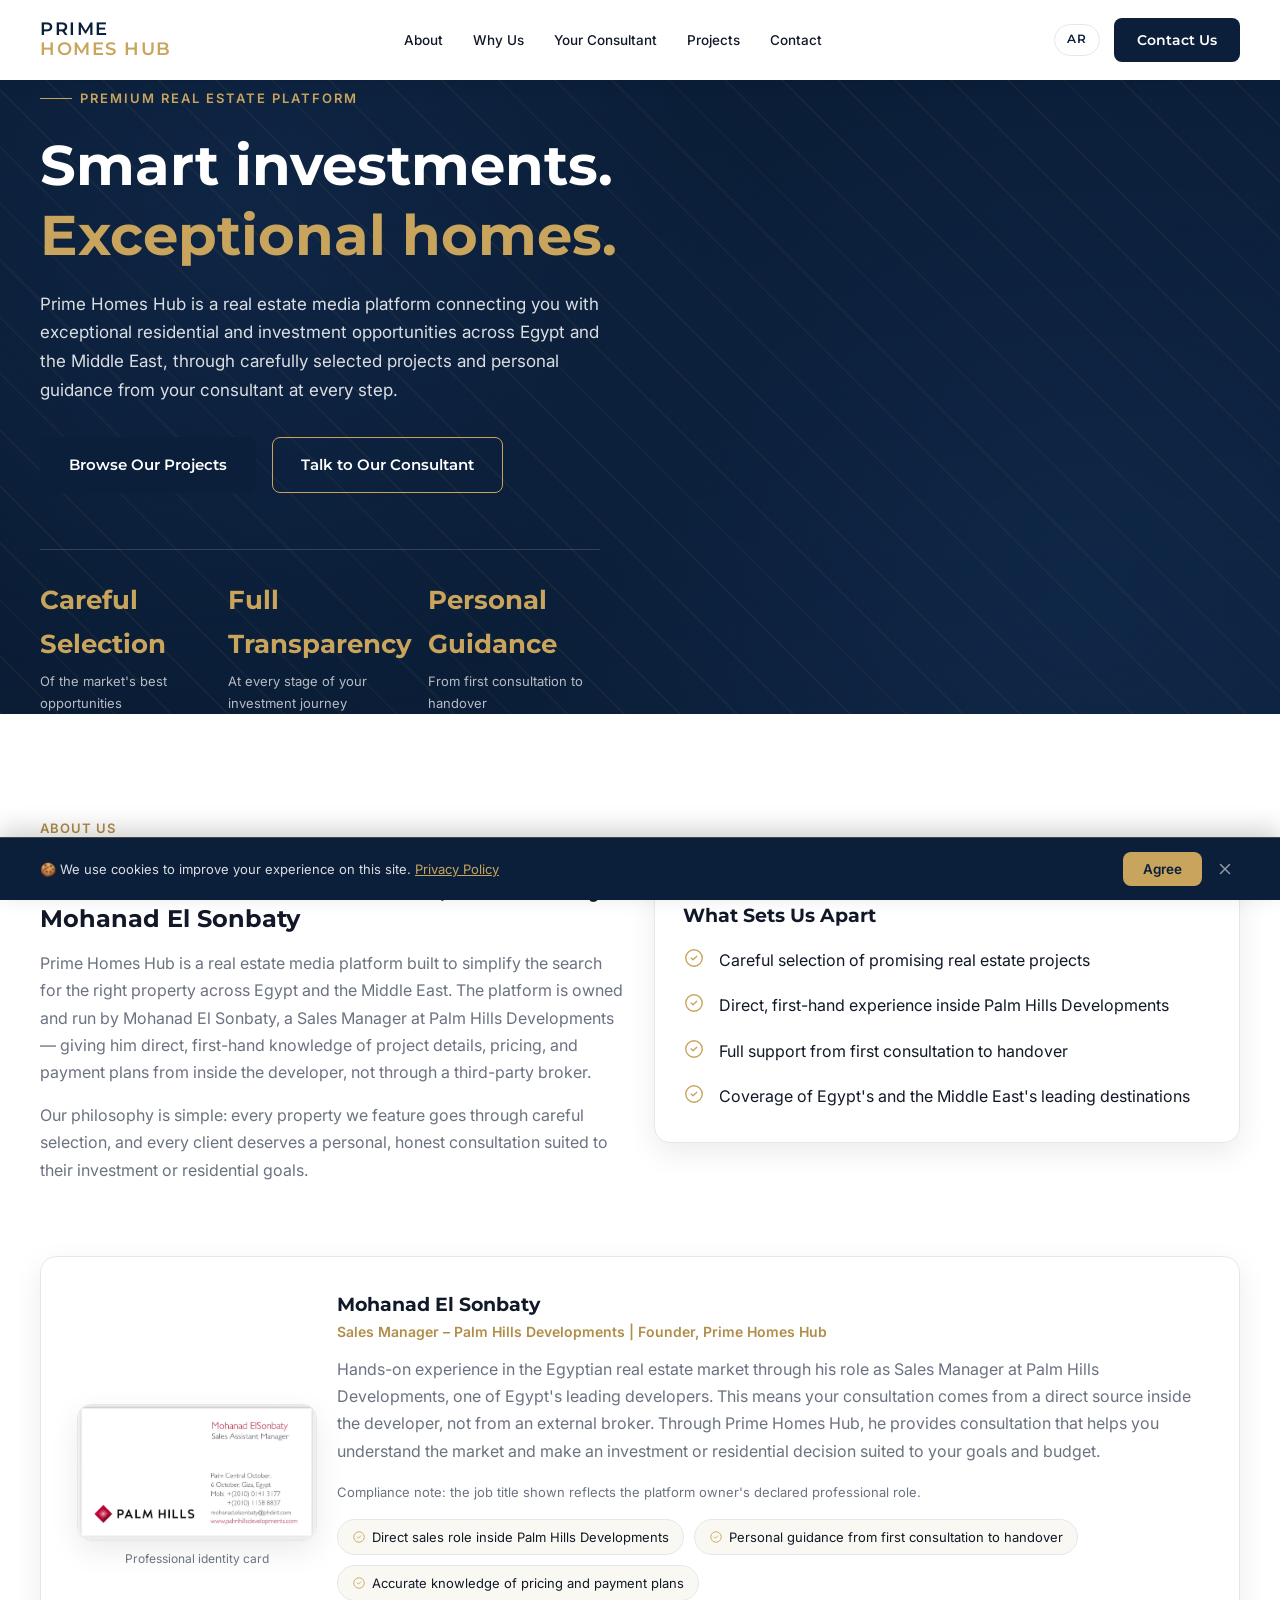
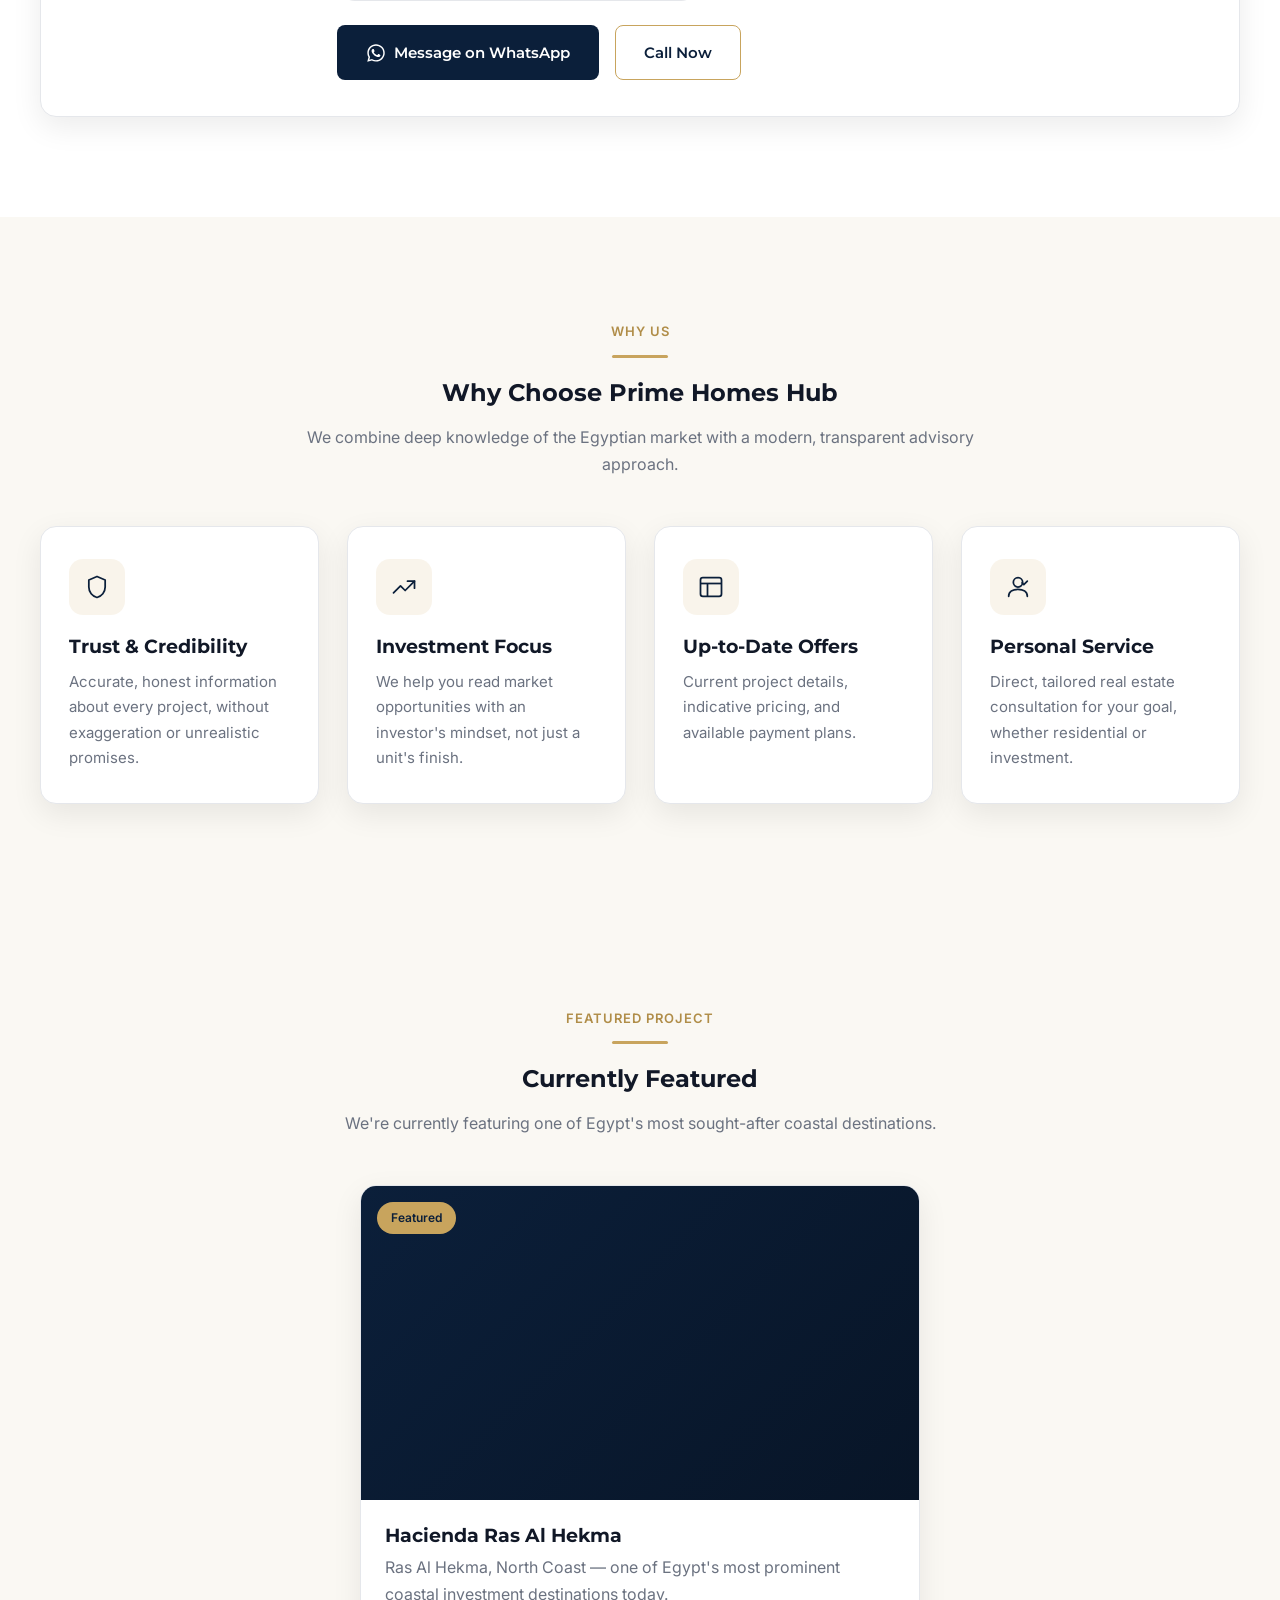
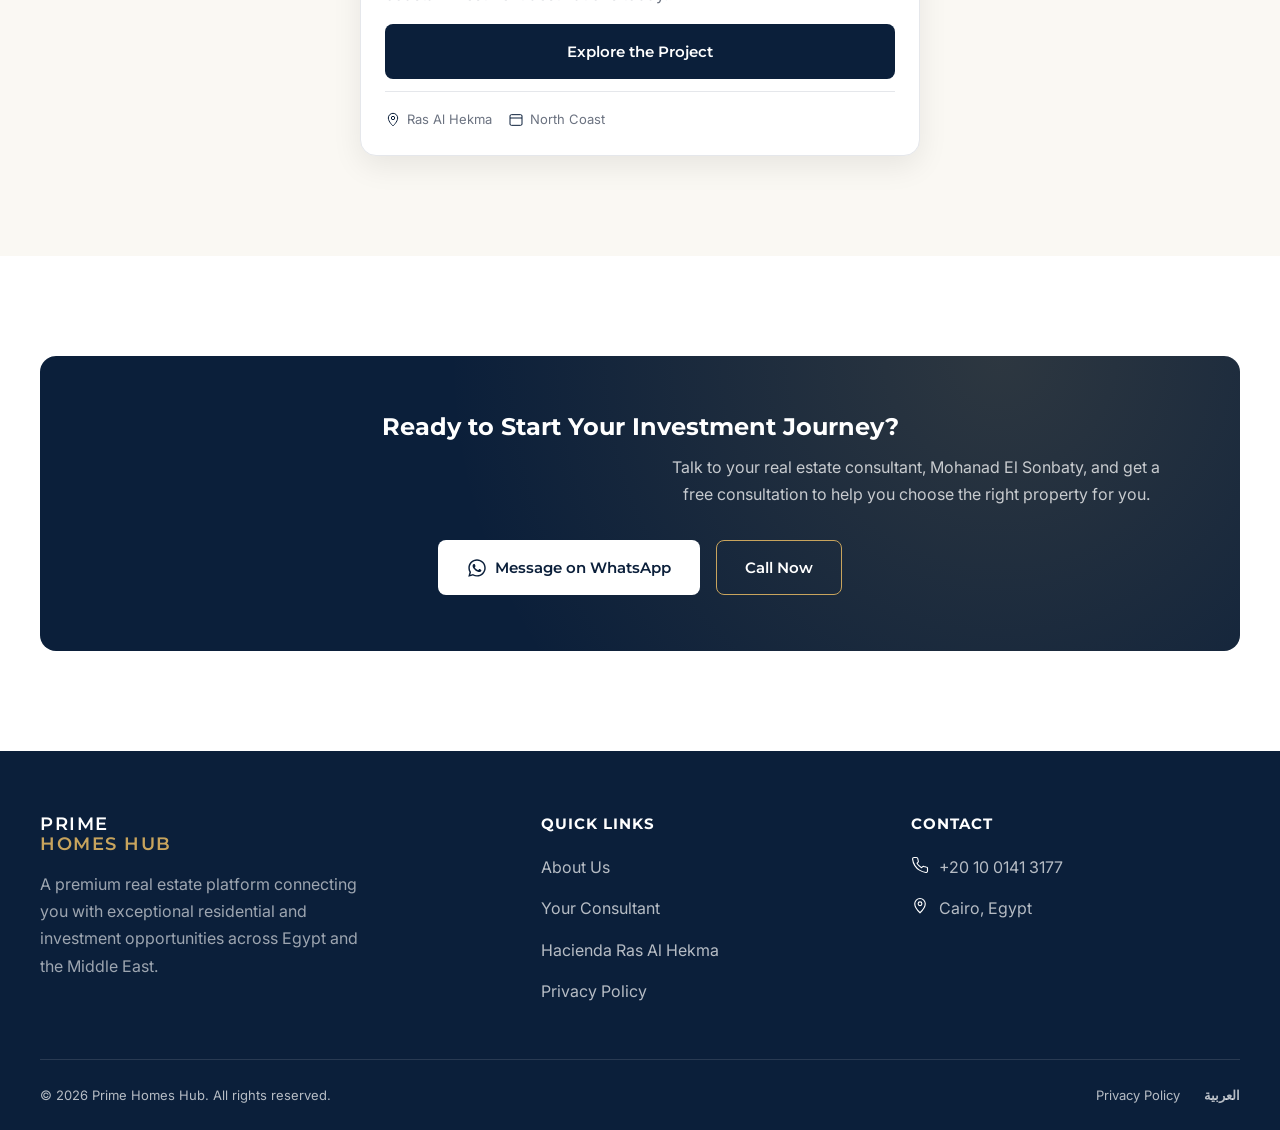
==== commit 969bf561: "Update bilingual content and styling" ====
--- a/en/index.html
+++ b/en/index.html
@@ -293,14 +293,9 @@
 
       <div class="footer-col">
         <h4>Contact</h4>
-        <!-- TODO: replace the following email with the final one -->
         <div class="contact-item">
           <svg class="icon icon-white" viewBox="0 0 24 24"><path d="M22 16.92v3a2 2 0 01-2.18 2 19.8 19.8 0 01-8.63-3.07 19.5 19.5 0 01-6-6A19.8 19.8 0 012.12 4.18 2 2 0 014.11 2h3a2 2 0 012 1.72c.12.9.32 1.78.6 2.63a2 2 0 01-.45 2.11L8.09 9.63a16 16 0 006 6l1.17-1.17a2 2 0 012.11-.45c.85.28 1.73.48 2.63.6A2 2 0 0122 16.92z" stroke-linecap="round" stroke-linejoin="round"/></svg>
           <span dir="ltr">+20 10 0141 3177</span>
-        </div>
-        <div class="contact-item">
-          <svg class="icon icon-white" viewBox="0 0 24 24"><rect x="2" y="4" width="20" height="16" rx="2"/><path d="M2 7l10 6 10-6" stroke-linecap="round" stroke-linejoin="round"/></svg>
-          <span>info@primehomeshub.com</span>
         </div>
         <div class="contact-item">
           <svg class="icon icon-white" viewBox="0 0 24 24"><path d="M12 21s7-6.5 7-12a7 7 0 10-14 0c0 5.5 7 12 7 12z"/><circle cx="12" cy="9" r="2.5"/></svg>
--- a/css/style.css
+++ b/css/style.css
@@ -837,6 +837,12 @@
 .amenity-card h3{ font-size:16.5px; margin-bottom:8px; }
 .amenity-card p{ font-size:13.5px; margin:0; line-height:1.6; }
 .amenities-note{ text-align:center; color:var(--muted); margin-top:36px; }
+.plus-suffix{
+  display:inline-block;
+  direction:ltr;
+  unicode-bidi:isolate;
+  margin-inline-start:2px;
+}
 
 /* ---------- Gallery ---------- */
 .gallery-carousel{ position:relative; max-width:900px; margin-inline:auto; }
@@ -996,6 +1002,14 @@
 .footer-col a:hover{ color:var(--gold); }
 .footer-col .contact-item{ display:flex; align-items:flex-start; gap:10px; margin-bottom:14px; }
 .footer-col .contact-item .icon{ width:18px; height:18px; margin-top:2px; }
+
+.footer-disclaimer{
+  border-top:1px solid rgba(255,255,255,0.12);
+  padding-block:24px;
+  font-size:12px;
+  line-height:1.9;
+  color:rgba(255,255,255,0.45);
+}
 
 .footer-bottom{
   border-top:1px solid rgba(255,255,255,0.12);
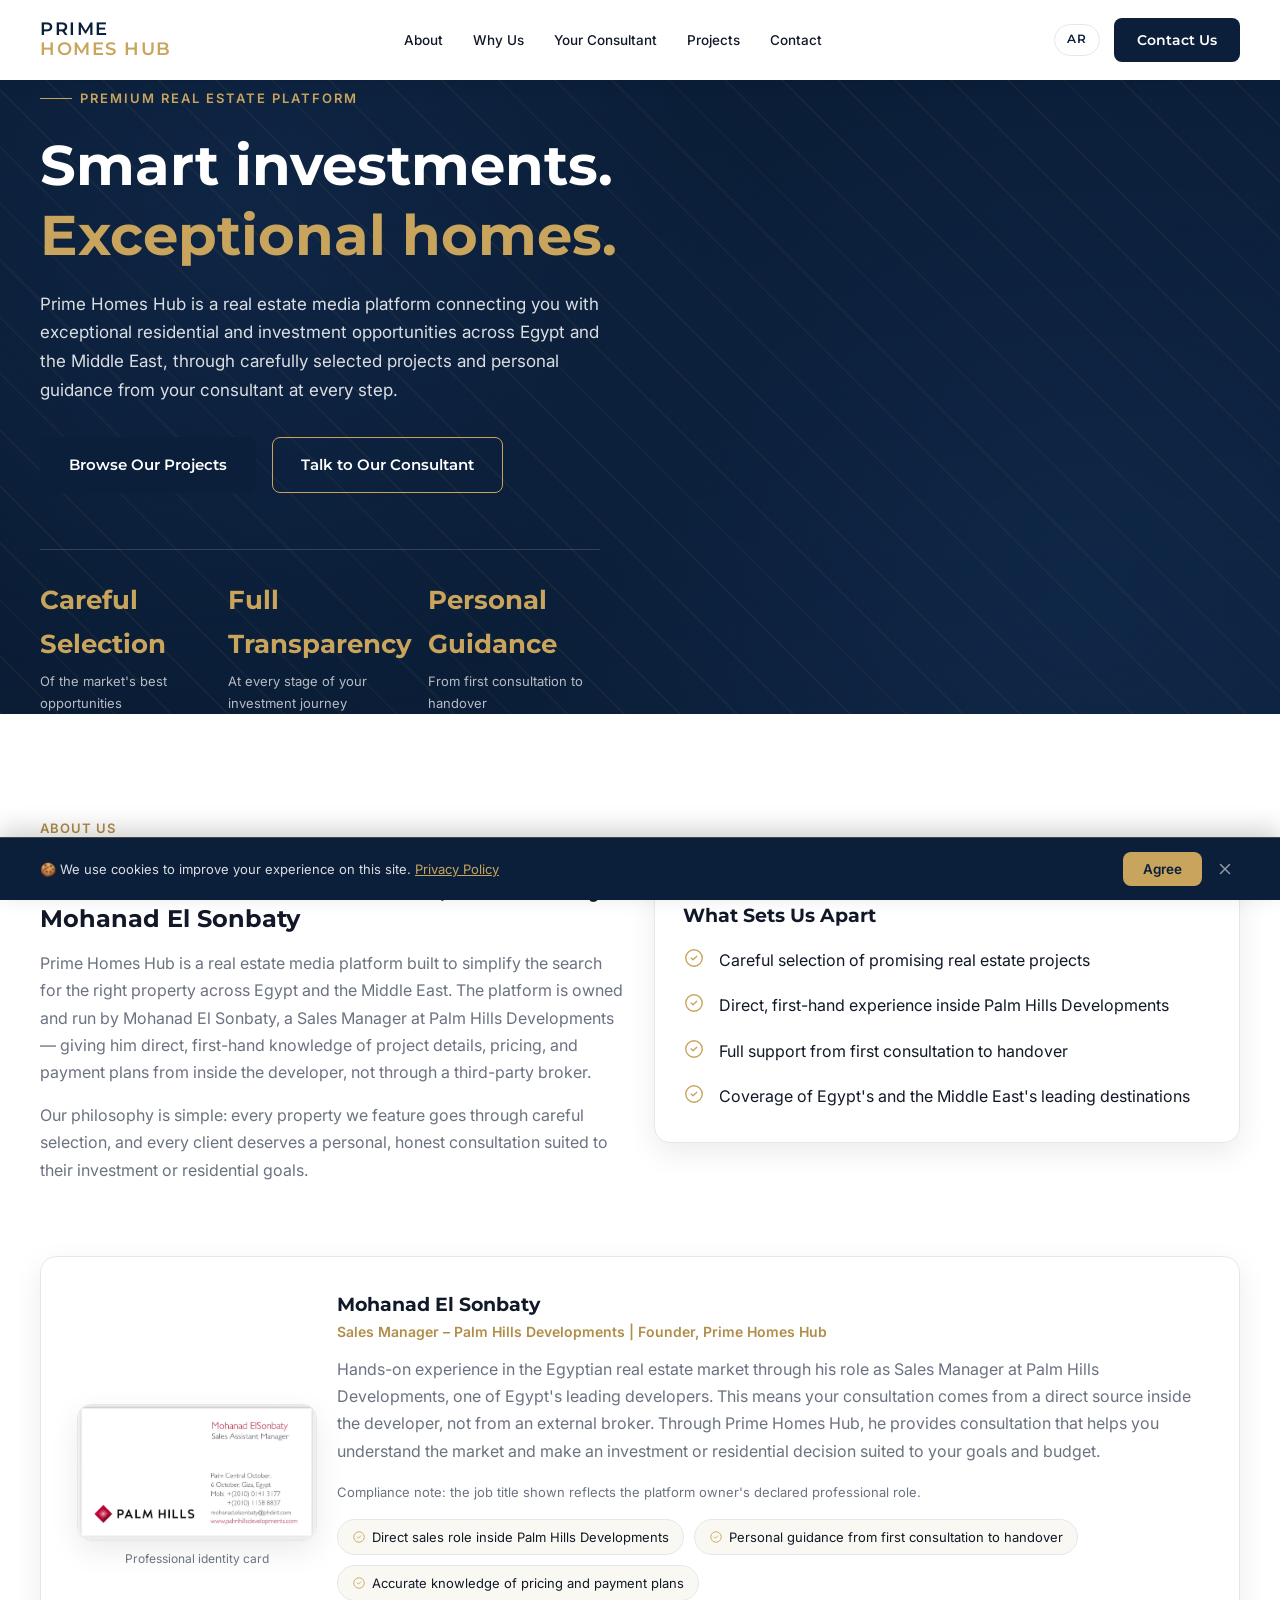
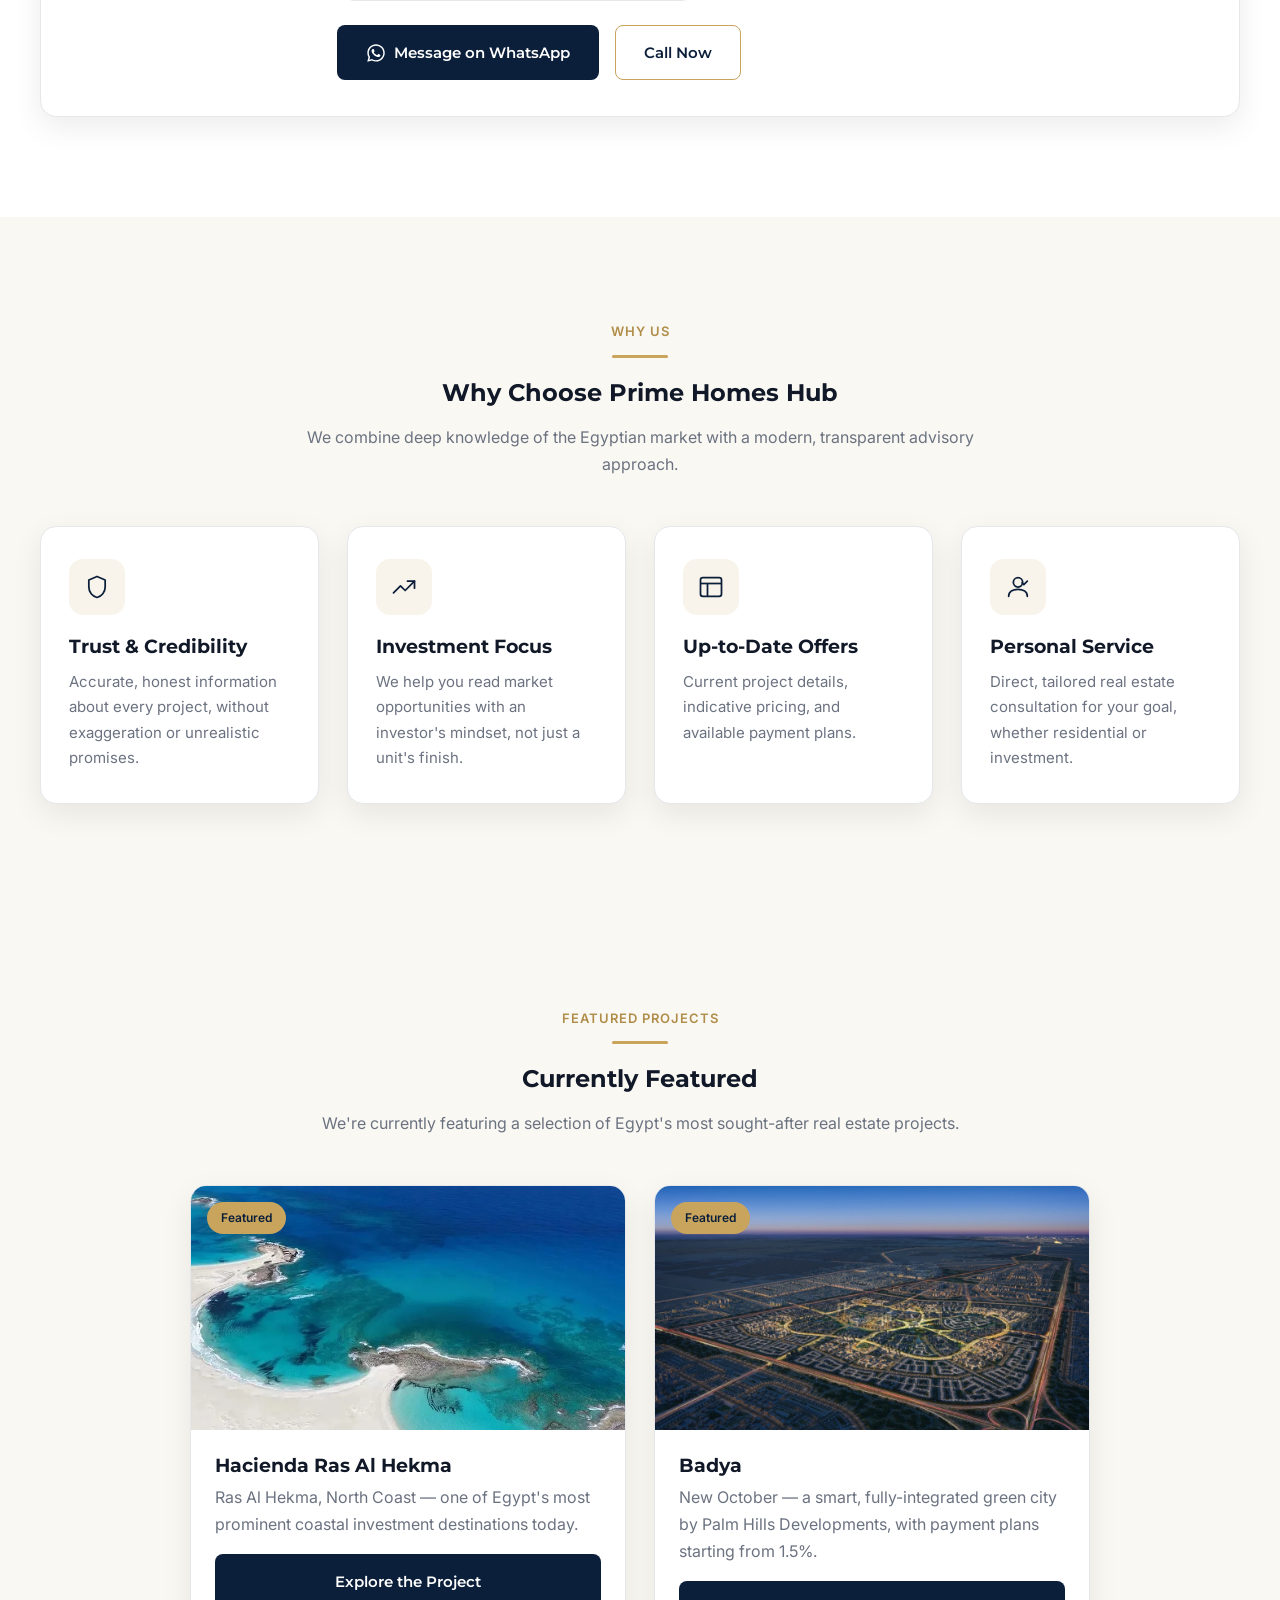
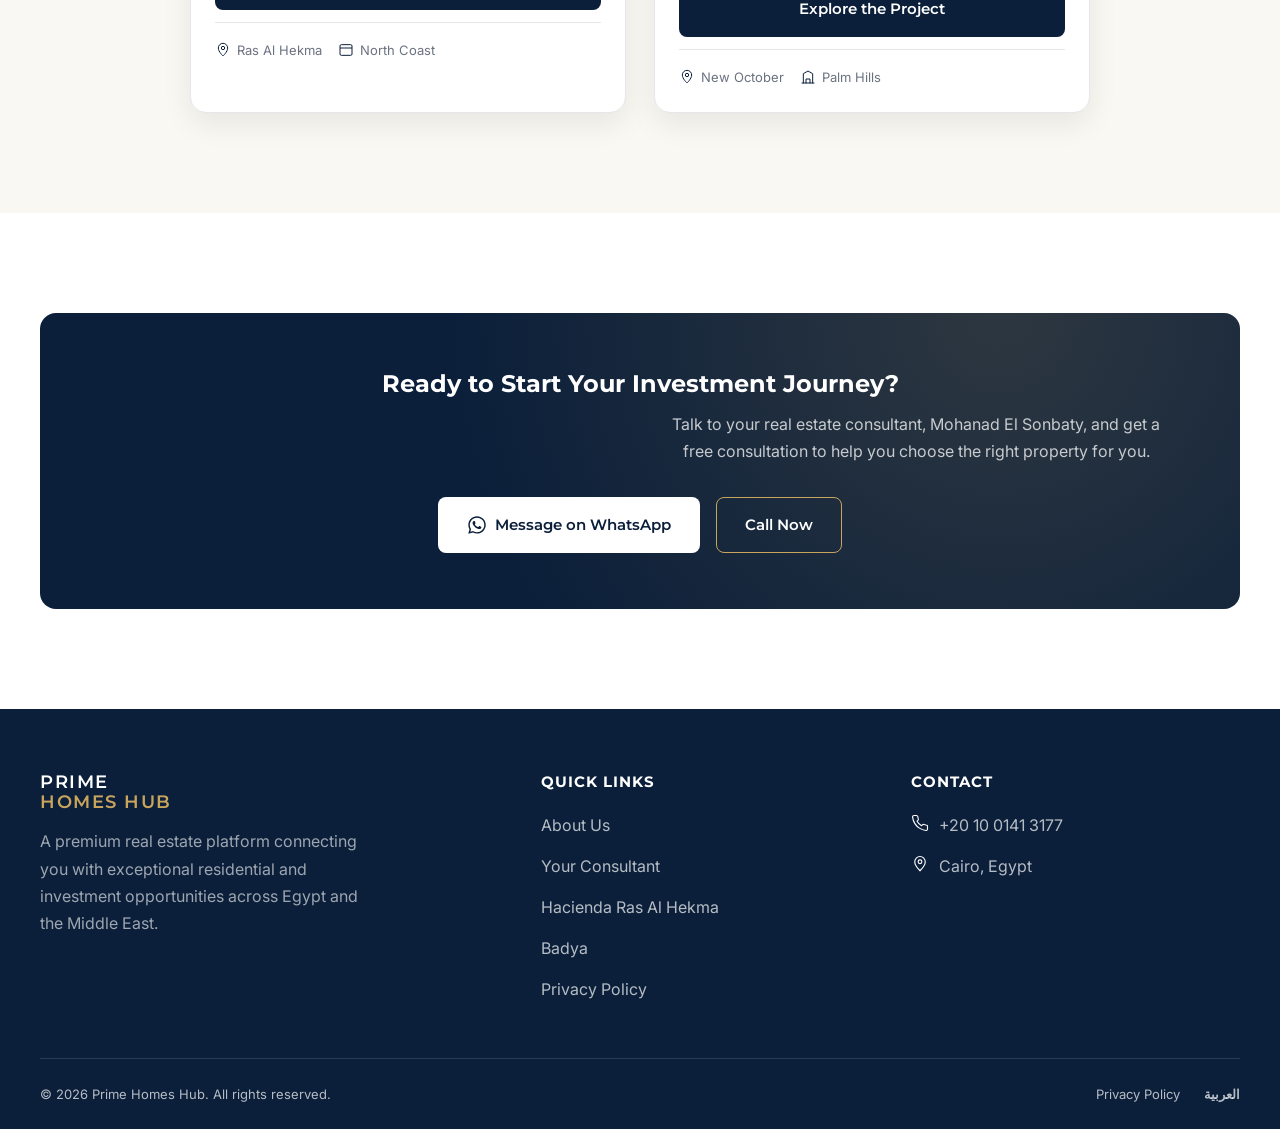
==== commit 56bea51d: "Add Badya landing page (AR/EN) and feature it on the homepage New bilingual Badya page with an inter" ====
--- a/en/index.html
+++ b/en/index.html
@@ -221,19 +221,19 @@
   </div>
 </section>
 
-<!-- ================= FEATURED PROJECT ================= -->
+<!-- ================= FEATURED PROJECTS ================= -->
 <section id="projects" class="section section-alt">
   <div class="container">
     <div class="section-head center">
-      <span class="section-tag">Featured Project</span>
+      <span class="section-tag">Featured Projects</span>
       <div class="divider-gold"></div>
       <h2>Currently Featured</h2>
-      <p>We're currently featuring one of Egypt's most sought-after coastal destinations.</p>
-    </div>
-
-    <div style="max-width:560px;margin-inline:auto;">
+      <p>We're currently featuring a selection of Egypt's most sought-after real estate projects.</p>
+    </div>
+
+    <div class="grid grid-2" style="max-width:900px;margin-inline:auto;">
       <div class="property-card">
-        <div class="thumb">
+        <div class="thumb" style="background-image:url('../images/hacienda-ras-al-hekma-cover.webp');background-size:cover;background-position:center;">
           <span class="badge">Featured</span>
         </div>
         <div class="body">
@@ -252,6 +252,27 @@
           </div>
         </div>
       </div>
+
+      <div class="property-card">
+        <div class="thumb" style="background-image:url('../images/Badya%20Cover%20page.jpeg');background-size:cover;background-position:center;">
+          <span class="badge">Featured</span>
+        </div>
+        <div class="body">
+          <h3>Badya</h3>
+          <p style="margin-bottom:16px;">New October — a smart, fully-integrated green city by Palm Hills Developments, with payment plans starting from 1.5%.</p>
+          <a href="badya.html" class="btn btn-primary btn-block">Explore the Project</a>
+          <div class="meta">
+            <span>
+              <svg class="icon" viewBox="0 0 24 24"><path d="M12 21s7-6.5 7-12a7 7 0 10-14 0c0 5.5 7 12 7 12z"/><circle cx="12" cy="9" r="2.5"/></svg>
+              New October
+            </span>
+            <span>
+              <svg class="icon" viewBox="0 0 24 24"><path d="M3 21h18M5 21V7l7-4 7 4v14M9 21v-6h6v6" stroke-linecap="round" stroke-linejoin="round"/></svg>
+              Palm Hills
+            </span>
+          </div>
+        </div>
+      </div>
     </div>
   </div>
 </section>
@@ -287,6 +308,7 @@
           <li><a href="index.html#about">About Us</a></li>
           <li><a href="index.html#consultant">Your Consultant</a></li>
           <li><a href="hacienda-ras-al-hekma.html">Hacienda Ras Al Hekma</a></li>
+          <li><a href="badya.html">Badya</a></li>
           <li><a href="privacy-policy.html">Privacy Policy</a></li>
         </ul>
       </div>
--- a/css/style.css
+++ b/css/style.css
@@ -541,6 +541,28 @@
   font-size:12.5px;
   text-align:center;
   margin:14px 0 0;
+}
+
+/* dual-CTA hero variant (WhatsApp + a second offer/anchor button side by side) */
+.hero-offer-cta-row{ display:flex; flex-wrap:wrap; gap:12px; }
+.hero-offer-cta-row .btn{ flex:1 1 190px; }
+.offer-cta{ position:relative; }
+.offer-badge{
+  position:absolute;
+  top:-13px;
+  inset-inline-end:12px;
+  background:#D64545;
+  color:var(--white);
+  font-size:11px;
+  font-weight:700;
+  padding:5px 12px;
+  border-radius:50px;
+  box-shadow:0 4px 10px rgba(0,0,0,0.25);
+  white-space:nowrap;
+}
+@media (max-width:640px){
+  .hero-offer-cta-row{ gap:10px; }
+  .offer-badge{ font-size:10px; padding:4px 10px; top:-11px; }
 }
 
 /* small page hero (privacy / thank-you sub-pages) */
@@ -943,13 +965,16 @@
 .form-row input:focus,
 .form-row select:focus{ outline:none; border-color:var(--gold); }
 .form-row select option{ color:var(--text); }
-.lead-submit{
-  margin-top:6px;
+.lead-submit{ margin-top:6px; }
+
+.lead-submit,
+.btn-gold{
   background:var(--gold);
   color:var(--primary);
   border-color:var(--gold);
 }
-.lead-submit:hover{
+.lead-submit:hover,
+.btn-gold:hover{
   background:#d7b57a;
   color:var(--primary);
   border-color:#d7b57a;
@@ -1244,6 +1269,171 @@
   .cookie-banner-agree{ padding:8px 16px; font-size:13px; }
 }
 
+/* ---------- Value by the Years calculator ---------- */
+.calculator-panel{
+  background:var(--white);
+  border:1px solid var(--border);
+  border-radius:var(--radius-card);
+  box-shadow:var(--shadow-card);
+  padding:28px 20px;
+  max-width:860px;
+  margin-inline:auto;
+}
+@media (min-width:768px){ .calculator-panel{ padding:40px; } }
+
+.calc-step{ margin-bottom:30px; }
+.calc-step:last-of-type{ margin-bottom:0; }
+.calc-step-label{
+  display:flex;
+  align-items:center;
+  gap:10px;
+  font-weight:700;
+  color:var(--primary);
+  margin-bottom:16px;
+  font-size:15px;
+}
+.calc-step-num{
+  width:26px;
+  height:26px;
+  border-radius:50%;
+  background:var(--gold);
+  color:var(--primary);
+  display:flex;
+  align-items:center;
+  justify-content:center;
+  font-size:13px;
+  font-weight:700;
+  flex-shrink:0;
+}
+
+.calc-options{ display:grid; grid-template-columns:repeat(2,1fr); gap:10px; }
+@media (min-width:640px){ .calc-options{ grid-template-columns:repeat(5,1fr); } }
+.calc-options.calc-options-2{ grid-template-columns:1fr; }
+@media (min-width:640px){ .calc-options.calc-options-2{ grid-template-columns:repeat(2,1fr); } }
+.calc-options.calc-options-4{ grid-template-columns:repeat(2,1fr); }
+@media (min-width:480px){ .calc-options.calc-options-4{ grid-template-columns:repeat(4,1fr); } }
+
+.calc-option{
+  background:var(--background);
+  border:1.5px solid var(--border);
+  border-radius:12px;
+  padding:14px 10px;
+  text-align:center;
+  cursor:pointer;
+  transition:all .2s ease;
+  font:inherit;
+  color:inherit;
+  width:100%;
+}
+.calc-option:hover{ border-color:var(--gold); }
+.calc-option.active{
+  border-color:var(--gold);
+  background:rgba(200,164,93,0.1);
+  box-shadow:0 0 0 1px var(--gold);
+}
+.calc-option .opt-title{ font-weight:700; color:var(--text); font-size:14px; }
+.calc-option .opt-sub{ font-size:12px; color:var(--muted); margin-top:4px; }
+.calc-option.active .opt-title{ color:var(--primary); }
+
+.calc-plan-option{
+  background:var(--background);
+  border:1.5px solid var(--border);
+  border-radius:12px;
+  padding:16px;
+  cursor:pointer;
+  transition:all .2s ease;
+  text-align:start;
+  font:inherit;
+  color:inherit;
+  width:100%;
+}
+.calc-plan-option:hover{ border-color:var(--gold); }
+.calc-plan-option.active{
+  border-color:var(--gold);
+  background:rgba(200,164,93,0.1);
+  box-shadow:0 0 0 1px var(--gold);
+}
+.calc-plan-option .plan-title{ font-weight:700; color:var(--text); margin-bottom:6px; }
+.calc-plan-option .plan-detail{ font-size:13px; color:var(--muted); line-height:1.6; }
+/* payment-schedule text mixes Arabic words with chained "1.5% + 1.5% + ..." numbers --
+   forcing dir="ltr" on it (in markup) keeps that numeric run from reordering under the
+   page's RTL base direction; this just re-aligns it back to the card's reading side. */
+html[lang="ar"] .plan-detail[dir="ltr"]{ text-align:right; }
+
+.calc-result{
+  margin-top:32px;
+  background:var(--primary);
+  border-radius:14px;
+  padding:26px 22px;
+  text-align:center;
+  position:relative;
+  overflow:hidden;
+}
+.calc-result::before{
+  content:"";
+  position:absolute;
+  inset:0;
+  background:radial-gradient(circle at 80% 0%, rgba(200,164,93,0.18), transparent 55%);
+}
+.calc-result > *{ position:relative; z-index:1; }
+.calc-discount-badge{
+  display:inline-block;
+  background:var(--gold);
+  color:var(--primary);
+  font-weight:700;
+  font-size:13px;
+  padding:6px 16px;
+  border-radius:50px;
+  margin-bottom:14px;
+}
+.calc-base-price{
+  color:rgba(255,255,255,0.55);
+  text-decoration:line-through;
+  font-size:15px;
+  margin-bottom:6px;
+}
+.calc-base-price.no-discount{ text-decoration:none; }
+.calc-final-price{
+  font-family:var(--font-en-head);
+  font-weight:700;
+  font-size:34px;
+  color:var(--white);
+}
+html[lang="ar"] .calc-final-price{ font-family:var(--font-ar); }
+.calc-final-price small{ font-size:16px; font-weight:500; color:var(--gold); }
+.calc-savings{ color:var(--gold); font-size:14px; margin-top:10px; }
+
+.calc-stats{
+  display:grid;
+  grid-template-columns:repeat(2,1fr);
+  gap:12px;
+  margin-top:24px;
+  padding-top:20px;
+  border-top:1px solid rgba(255,255,255,0.15);
+}
+.calc-stat-num{
+  font-family:var(--font-en-head);
+  font-weight:700;
+  font-size:18px;
+  color:var(--white);
+}
+html[lang="ar"] .calc-stat-num{ font-family:var(--font-ar); }
+.calc-stat-label{ font-size:12px; color:rgba(255,255,255,0.65); margin-top:4px; }
+
+.calc-teaser{
+  margin-top:18px;
+  background:rgba(255,255,255,0.06);
+  border:1px solid rgba(200,164,93,0.4);
+  border-radius:10px;
+  padding:12px 16px;
+  font-size:13px;
+  line-height:1.6;
+  color:rgba(255,255,255,0.85);
+}
+
+.calc-result-cta{ margin-top:22px; display:flex; flex-wrap:wrap; gap:12px; }
+.calc-result-cta .btn{ flex:1 1 190px; }
+
 /* ---------- Utilities ---------- */
 .mt-0{ margin-top:0; }
 .text-center{ text-align:center; }
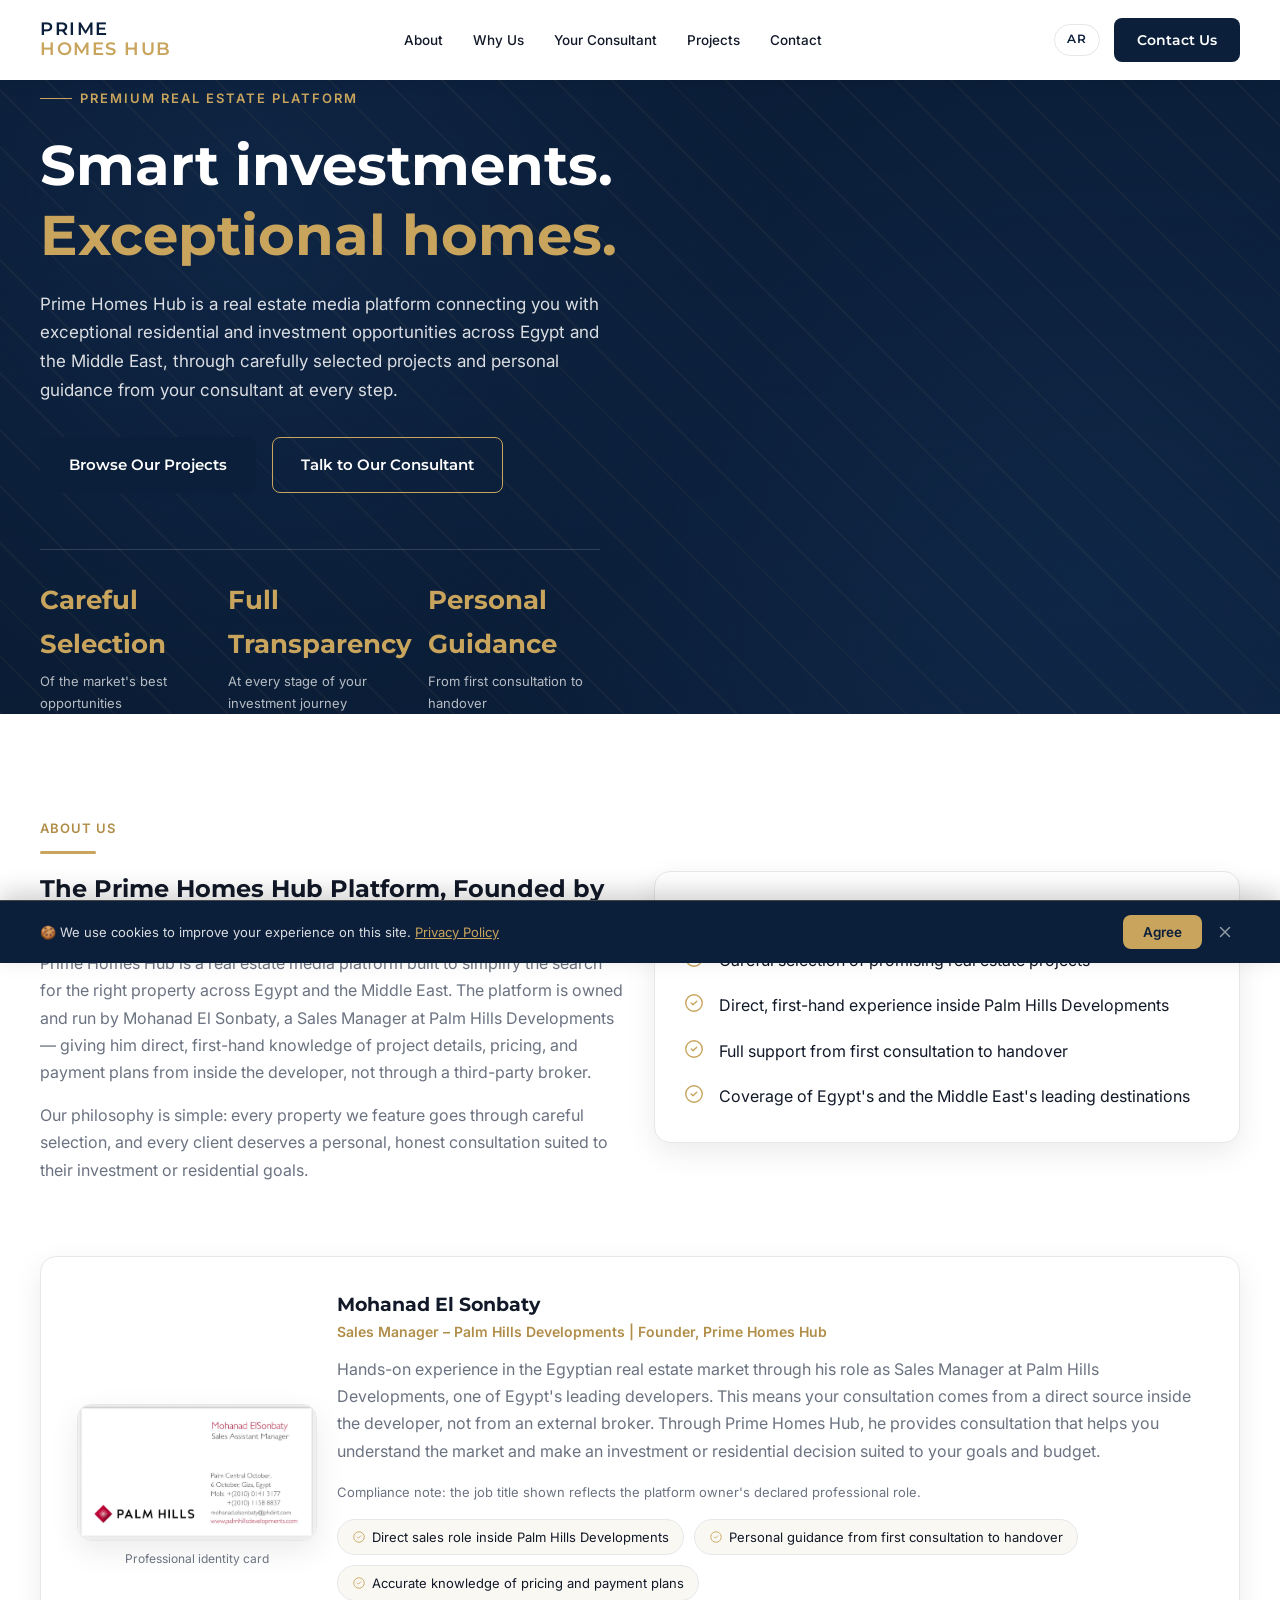
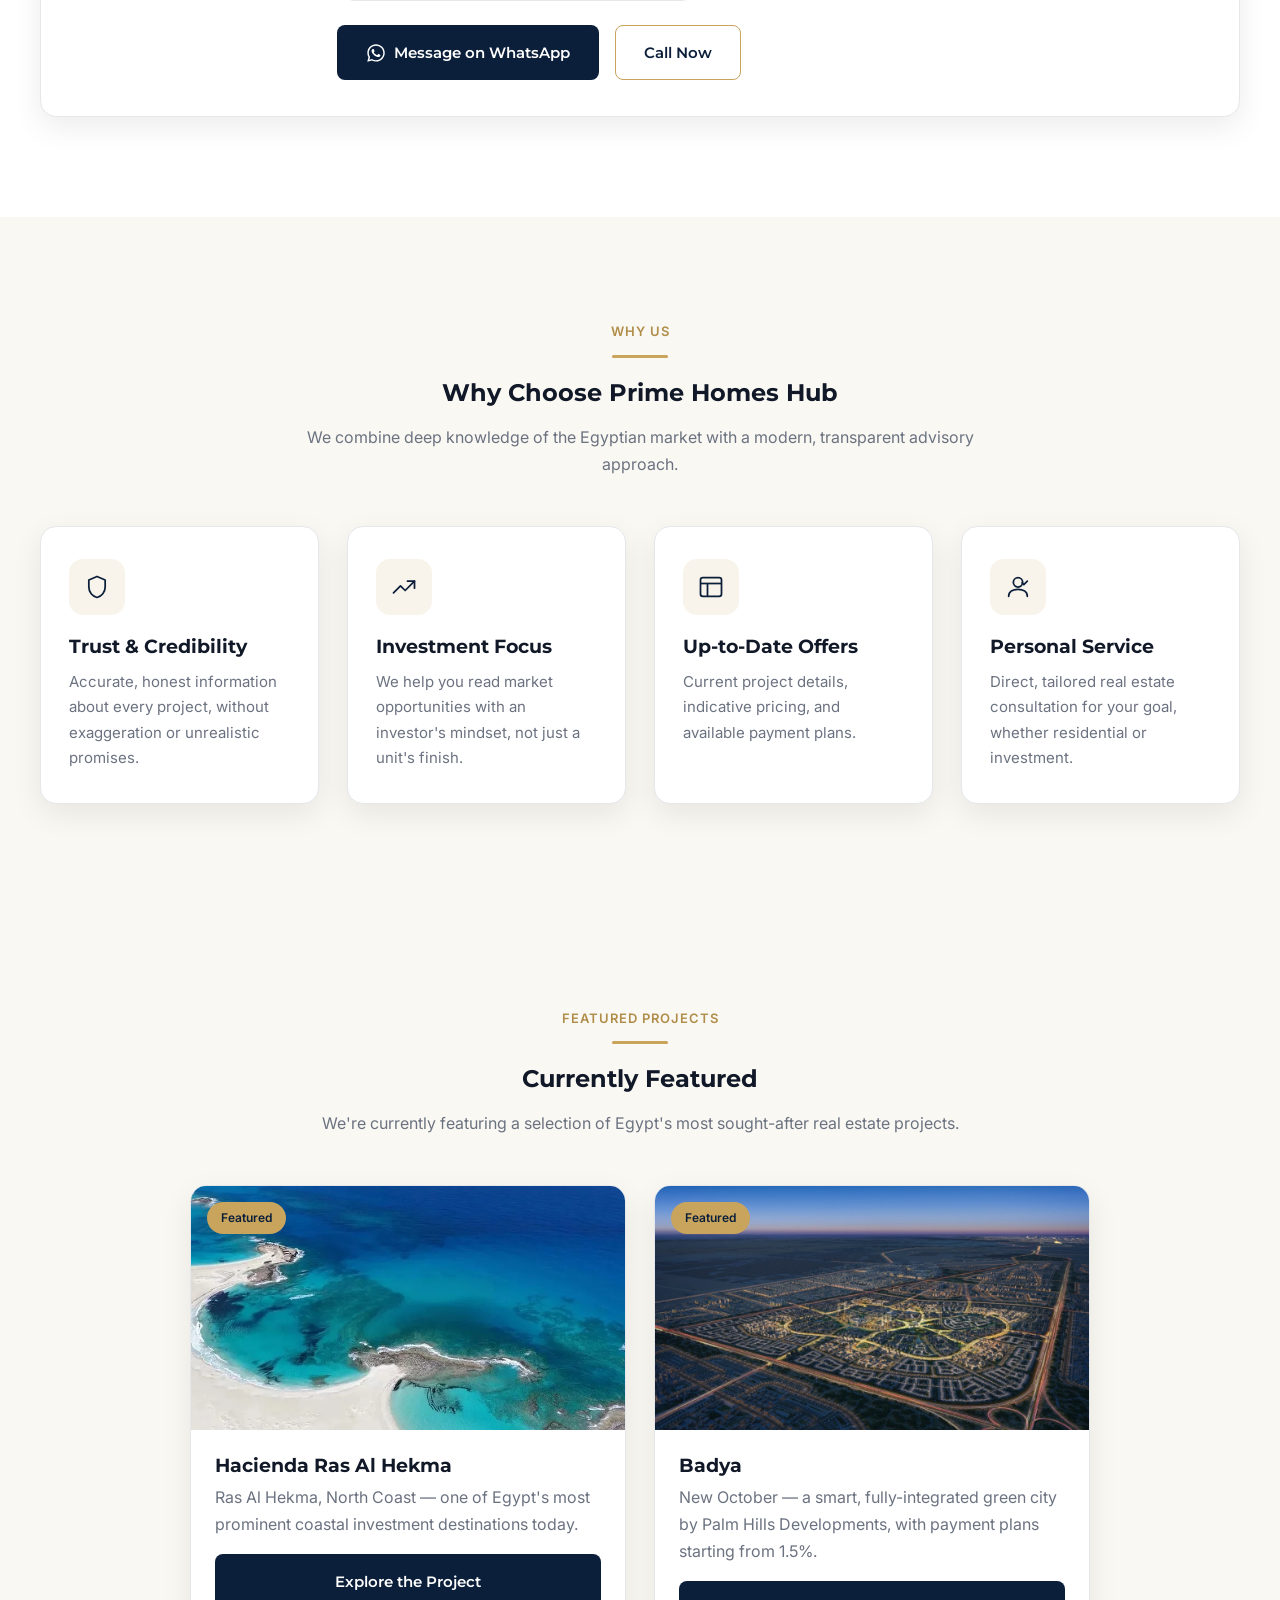
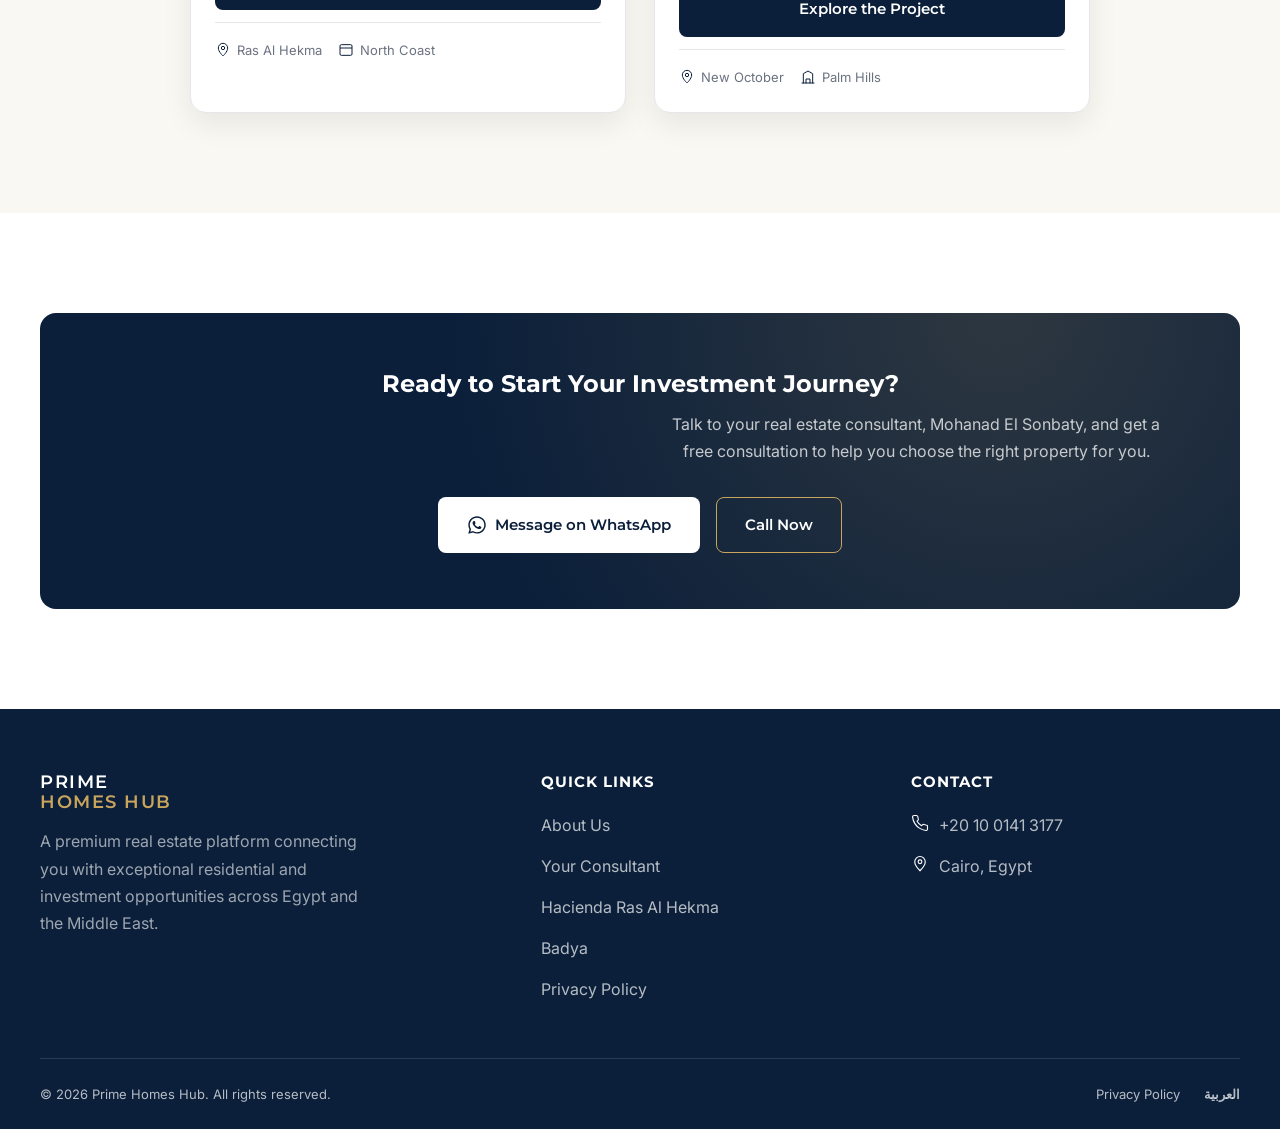
==== commit 2dacd265: "Cookie banner: hide again whenever the hero scrolls back into view Previously the hero-visibility ch" ====
--- a/en/index.html
+++ b/en/index.html
@@ -13,7 +13,7 @@
 <title>Prime Homes Hub | Premium Real Estate Platform in Egypt</title>
 <meta name="description" content="Prime Homes Hub connects you with exceptional residential and investment opportunities across Egypt and the Middle East, guided by real estate consultant Mohanad El Sonbaty.">
 <link rel="icon" href="../images/favicon.svg" type="image/svg+xml">
-<link rel="stylesheet" href="../css/style.css">
+<link rel="stylesheet" href="../css/style.css?v=20260820b">
 </head>
 <body>
 <!-- Google Tag Manager (noscript) -->
@@ -336,6 +336,6 @@
   </div>
 </footer>
 
-<script src="../js/main.js" defer></script>
+<script src="../js/main.js?v=20260820b" defer></script>
 </body>
 </html>
--- a/css/style.css
+++ b/css/style.css
@@ -1172,6 +1172,8 @@
   Mobile-only persistent WhatsApp CTA, fixed to the bottom of the viewport so the
   action is visible without scrolling. --cta-bar-offset lets a future cookie-notice
   banner push this bar upward (set the variable on :root) instead of covering it.
+  Stays off-screen (translateY) until js/main.js reveals it once the hero has
+  scrolled out of view, so it doesn't compete with the hero's own CTA buttons.
 */
 :root{ --cta-bar-offset:0px; }
 
@@ -1185,8 +1187,10 @@
   border-top:1px solid var(--border);
   box-shadow:0 -6px 20px rgba(0,0,0,0.1);
   padding:12px 16px calc(12px + env(safe-area-inset-bottom));
-  transition:bottom .25s ease;
-}
+  transition:bottom .25s ease, transform .3s ease;
+  transform:translateY(120%);
+}
+.mobile-cta-bar.is-visible{ transform:translateY(0); }
 .mobile-cta-bar .btn{ width:100%; padding:13px 20px; }
 .mobile-cta-bar .icon{ width:18px; height:18px; stroke:currentColor; }
 
@@ -1264,9 +1268,11 @@
 .cookie-banner-close:hover{ color:var(--white); }
 .cookie-banner-close svg{ width:18px; height:18px; }
 @media (max-width:480px){
-  .cookie-banner{ padding-block:12px; }
+  .cookie-banner{ padding-block:8px; }
+  .cookie-banner .container{ gap:8px 12px; }
   .cookie-banner-text{ font-size:12.5px; }
-  .cookie-banner-agree{ padding:8px 16px; font-size:13px; }
+  .cookie-banner-agree{ padding:6px 14px; font-size:13px; }
+  .cookie-banner-close{ padding:4px; }
 }
 
 /* ---------- Value by the Years calculator ---------- */
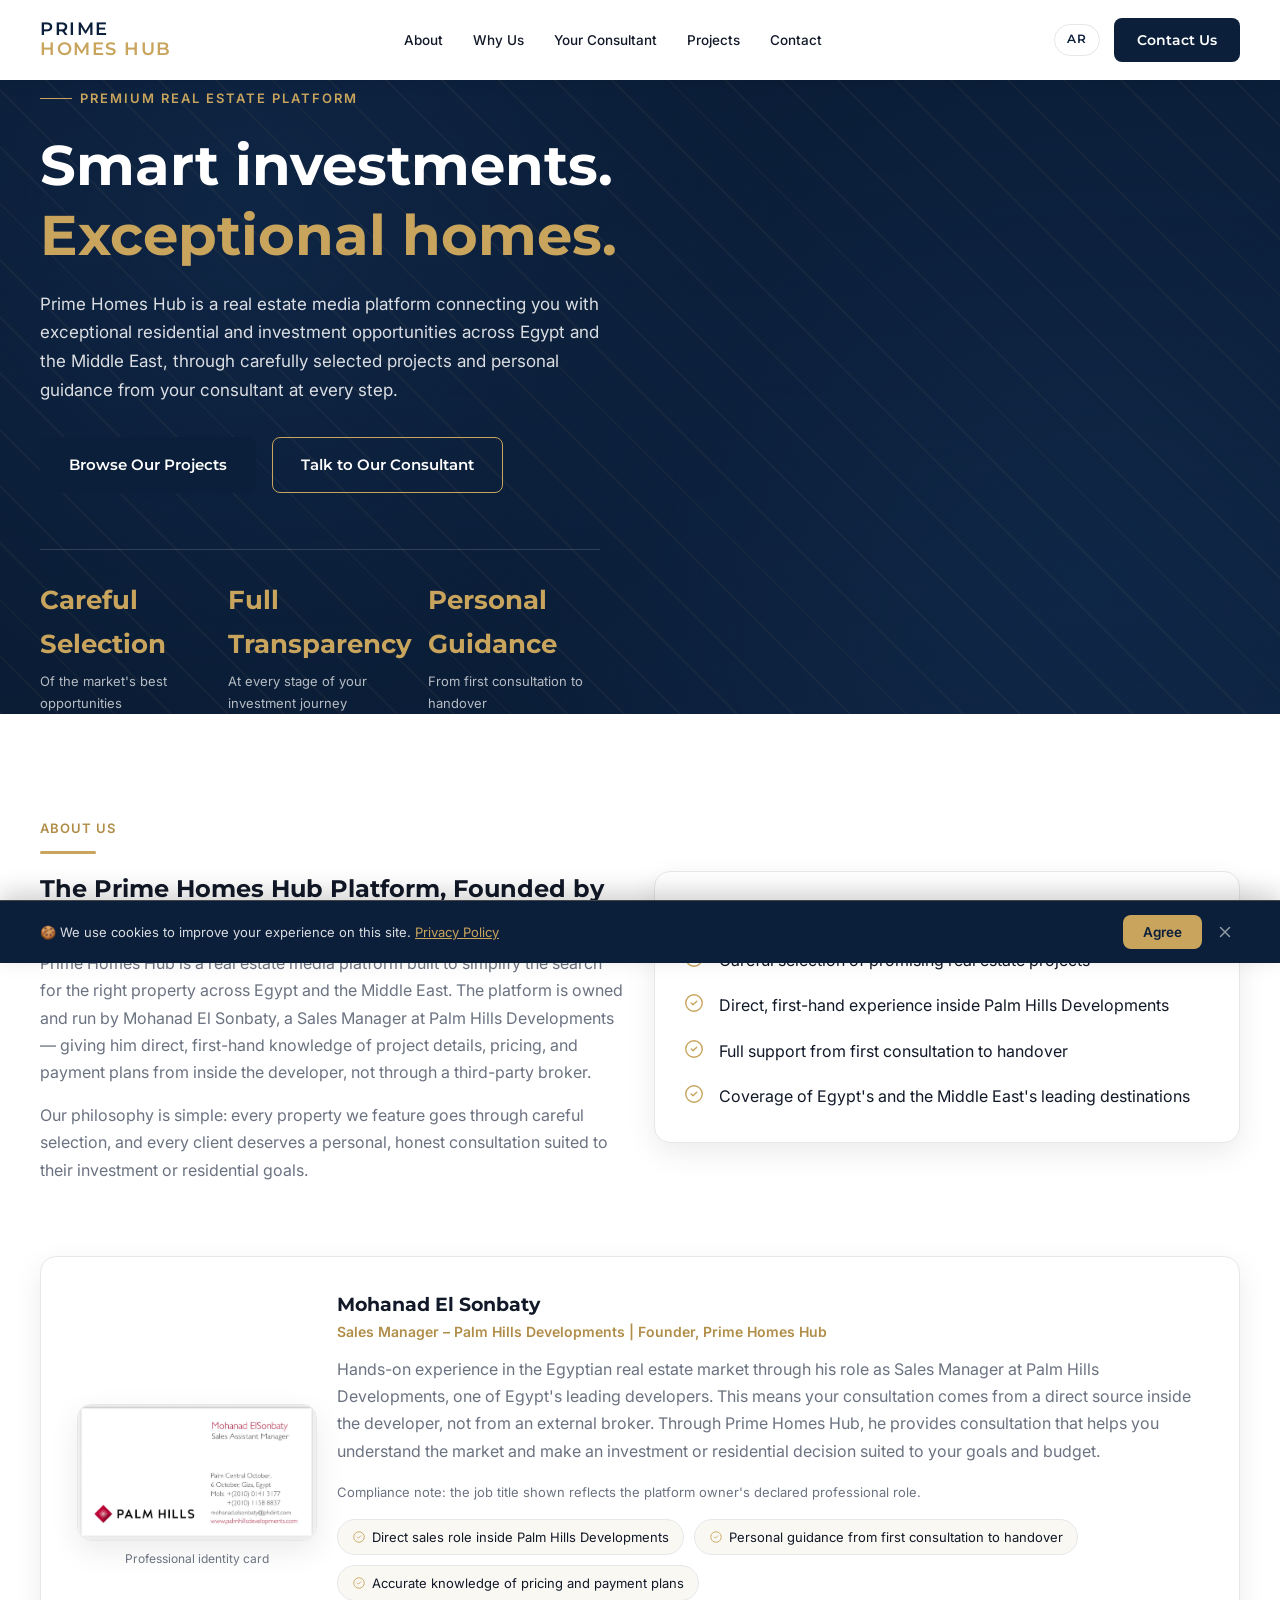
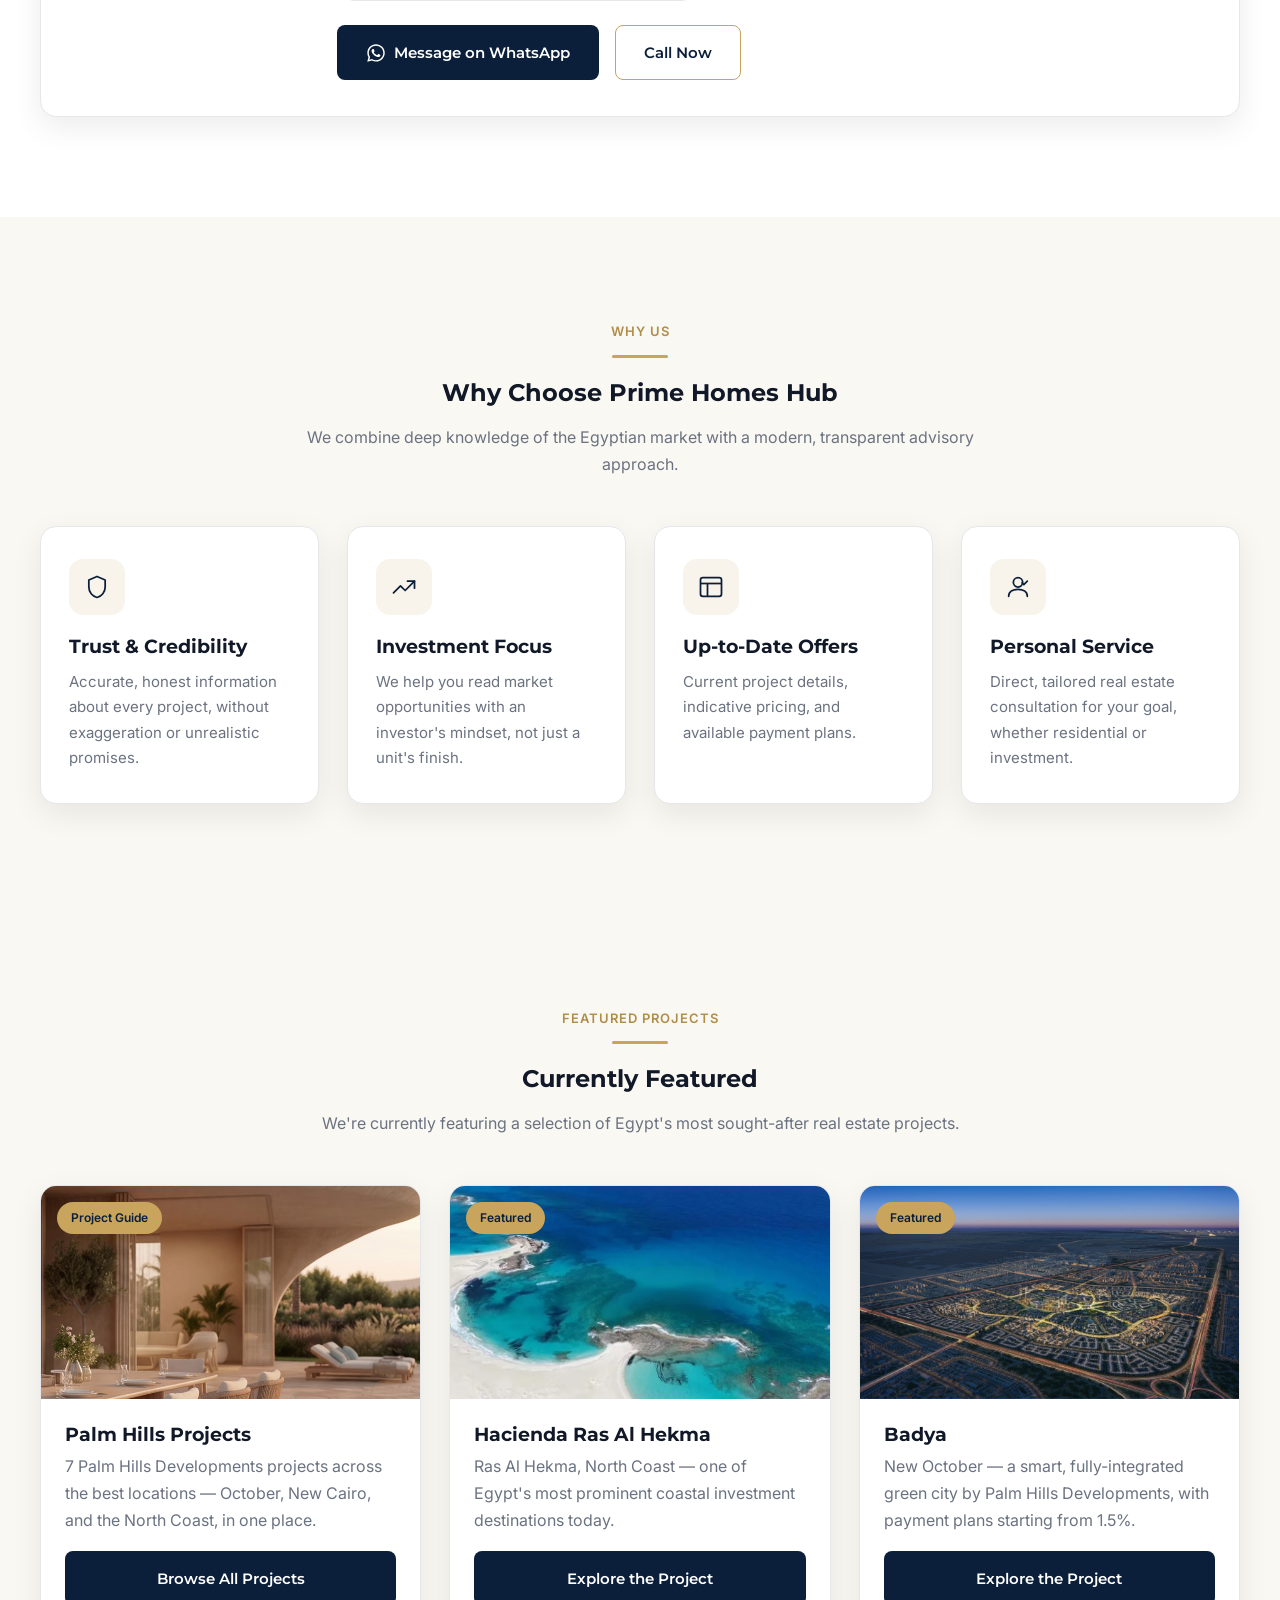
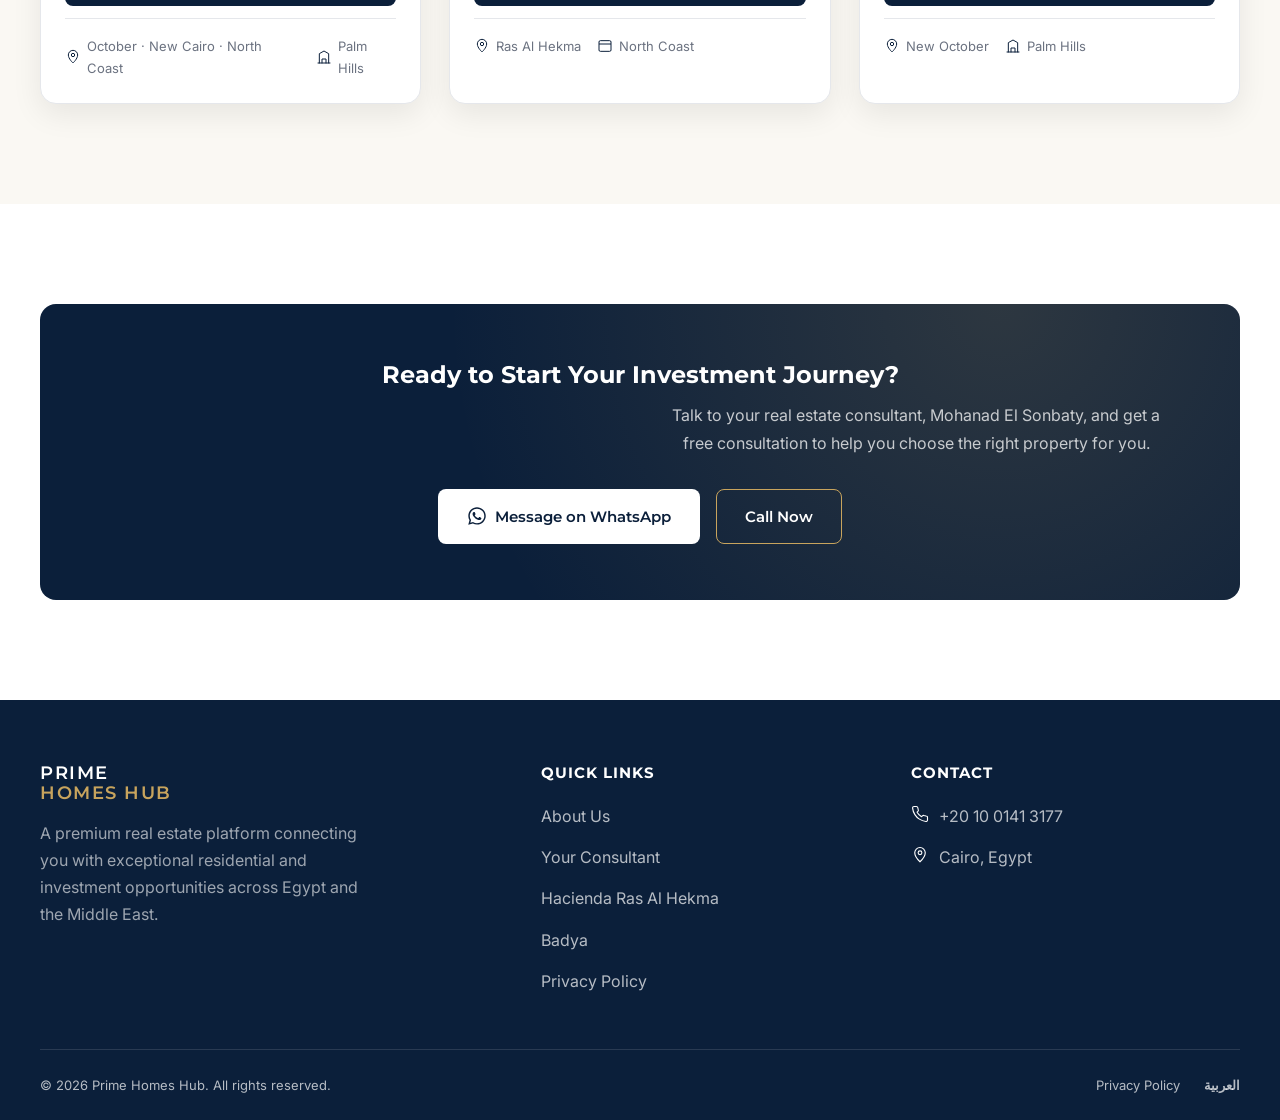
==== commit e2abfef6: "Preserve scroll section on language switch; add Palm Hills Projects card to homepage Language toggle" ====
--- a/en/index.html
+++ b/en/index.html
@@ -13,7 +13,7 @@
 <title>Prime Homes Hub | Premium Real Estate Platform in Egypt</title>
 <meta name="description" content="Prime Homes Hub connects you with exceptional residential and investment opportunities across Egypt and the Middle East, guided by real estate consultant Mohanad El Sonbaty.">
 <link rel="icon" href="../images/favicon.svg" type="image/svg+xml">
-<link rel="stylesheet" href="../css/style.css?v=20260820b">
+<link rel="stylesheet" href="../css/style.css?v=20260822">
 </head>
 <body>
 <!-- Google Tag Manager (noscript) -->
@@ -231,7 +231,28 @@
       <p>We're currently featuring a selection of Egypt's most sought-after real estate projects.</p>
     </div>
 
-    <div class="grid grid-2" style="max-width:900px;margin-inline:auto;">
+    <div class="grid grid-3">
+      <div class="property-card">
+        <div class="thumb" style="background-image:url('../images/palm-hills-projects-cover.jpg');background-size:cover;background-position:center;">
+          <span class="badge">Project Guide</span>
+        </div>
+        <div class="body">
+          <h3>Palm Hills Projects</h3>
+          <p style="margin-bottom:16px;">7 Palm Hills Developments projects across the best locations — October, New Cairo, and the North Coast, in one place.</p>
+          <a href="palm-hills-projects.html" class="btn btn-primary btn-block">Browse All Projects</a>
+          <div class="meta">
+            <span>
+              <svg class="icon" viewBox="0 0 24 24"><path d="M12 21s7-6.5 7-12a7 7 0 10-14 0c0 5.5 7 12 7 12z"/><circle cx="12" cy="9" r="2.5"/></svg>
+              October · New Cairo · North Coast
+            </span>
+            <span>
+              <svg class="icon" viewBox="0 0 24 24"><path d="M3 21h18M5 21V7l7-4 7 4v14M9 21v-6h6v6" stroke-linecap="round" stroke-linejoin="round"/></svg>
+              Palm Hills
+            </span>
+          </div>
+        </div>
+      </div>
+
       <div class="property-card">
         <div class="thumb" style="background-image:url('../images/hacienda-ras-al-hekma-cover.webp');background-size:cover;background-position:center;">
           <span class="badge">Featured</span>
@@ -336,6 +357,6 @@
   </div>
 </footer>
 
-<script src="../js/main.js?v=20260820b" defer></script>
+<script src="../js/main.js?v=20260822" defer></script>
 </body>
 </html>
--- a/css/style.css
+++ b/css/style.css
@@ -248,6 +248,10 @@
   padding:10px 22px;
   font-size:13.5px;
 }
+
+/* Keeps any #anchor jump (in-page nav links, or the language switch landing
+   on the same section) from sliding the section's top under the sticky navbar. */
+section[id]{ scroll-margin-top:80px; }
 .lang-switch:hover{ border-color:var(--gold); color:var(--gold-dark); }
 
 /* mobile nav toggle (pure CSS checkbox hack) */
@@ -471,8 +475,14 @@
   .navbar .container{ height:64px; }
   .mobile-menu{ top:64px; }
   .nav-backdrop{ top:64px; }
+  section[id]{ scroll-margin-top:64px; }
 
   .hero{ min-height:0; align-items:flex-start; padding-top:20px; }
+  /* Only heroes that actually have the scroll-down arrow need the extra
+     room -- the hero has no min-height on mobile, so its box ends right
+     where the content does, and the arrow's absolute bottom:16px would
+     otherwise land on top of the hero's own last line of content. */
+  .hero:has(.hero-scroll-cta){ padding-bottom:76px; }
   .hero-eyebrow{ margin-bottom:10px; font-size:11.5px; }
   .developer-badge{ padding:6px 12px; font-size:12px; margin-bottom:12px; }
   .hero h1{ font-size:27px; margin-bottom:8px; }
@@ -542,6 +552,65 @@
   text-align:center;
   margin:14px 0 0;
 }
+
+/* scroll-down indicator (hero variant with no CTA button, just a bouncing
+   arrow anchored to a section further down the page) */
+.hero-scroll-cta{
+  position:absolute;
+  bottom:28px;
+  inset-inline-start:50%;
+  transform:translateX(-50%);
+  display:flex;
+  align-items:center;
+  justify-content:center;
+  width:52px;
+  height:52px;
+  border-radius:50%;
+  border:1.5px solid rgba(200,164,93,0.5);
+  background:rgba(255,255,255,0.06);
+  animation:hero-scroll-bounce 2s ease-in-out infinite;
+  z-index:1;
+}
+.hero-scroll-cta .icon{ width:24px; height:24px; stroke:var(--gold); }
+.hero-scroll-cta:hover{ border-color:var(--gold); }
+@keyframes hero-scroll-bounce{
+  0%,100%{ transform:translateX(-50%) translateY(0); }
+  50%{ transform:translateX(-50%) translateY(8px); }
+}
+@media (max-width:640px){
+  .hero-scroll-cta{ bottom:16px; width:44px; height:44px; }
+  .hero-scroll-cta .icon{ width:20px; height:20px; }
+}
+
+/* unit-type labels on project cards (شقق/تاون هاوس/فيلات...) -- smaller and
+   more neutral than .tag-row below it, so the two rows read as distinct
+   "what's available" vs "how you pay" groups */
+.unit-type-row{ display:flex; flex-wrap:wrap; gap:6px; margin:12px 0 0; }
+.unit-type-row .unit-type{
+  background:var(--background);
+  border:1px solid var(--border);
+  border-radius:6px;
+  padding:4px 10px;
+  font-size:11.5px;
+  font-weight:600;
+  color:var(--muted);
+}
+
+/* small light-background tag pills (project cards on white/alt sections --
+   .hero-offer-terms is the dark-hero equivalent of this) */
+.tag-row{ display:flex; flex-wrap:wrap; gap:8px; margin:14px 0; }
+.tag-row .tag{
+  display:inline-flex;
+  align-items:center;
+  gap:6px;
+  background:var(--background);
+  border:1px solid var(--border);
+  border-radius:50px;
+  padding:6px 12px;
+  font-size:12.5px;
+  color:var(--text);
+}
+.tag-row .tag .icon{ width:14px; height:14px; stroke:var(--gold-dark); }
 
 /* dual-CTA hero variant (WhatsApp + a second offer/anchor button side by side) */
 .hero-offer-cta-row{ display:flex; flex-wrap:wrap; gap:12px; }
@@ -642,6 +711,19 @@
   padding:6px 14px;
   border-radius:50px;
 }
+.property-card .discount-label{
+  position:absolute;
+  top:16px;
+  inset-inline-end:16px;
+  background:var(--primary);
+  color:var(--white);
+  font-size:12px;
+  font-weight:700;
+  padding:6px 12px;
+  border-radius:50px;
+  border:1px solid rgba(255,255,255,0.28);
+  line-height:1.2;
+}
 .property-card .body{ padding:24px; }
 .property-card h3{ font-size:19px; margin-bottom:6px; }
 .property-card .price{ color:var(--primary); font-weight:700; font-family:var(--font-en-head); }
@@ -879,8 +961,20 @@
   direction:ltr;
   transition:transform .45s ease;
 }
-.gallery-slide{ flex:0 0 100%; aspect-ratio:16/10; }
+.gallery-slide{ position:relative; flex:0 0 100%; aspect-ratio:16/10; }
 .gallery-slide img{ width:100%; height:100%; object-fit:cover; display:block; }
+.gallery-caption{
+  position:absolute;
+  inset-inline:0;
+  bottom:0;
+  padding:34px 24px 18px;
+  background:linear-gradient(to top, rgba(11,31,58,0.88), transparent);
+  color:var(--white);
+  font-family:var(--font-en-head);
+  font-weight:700;
+  font-size:17px;
+}
+html[lang="ar"] .gallery-caption{ font-family:var(--font-ar); }
 .gallery-arrow{
   position:absolute;
   top:50%;
@@ -1440,6 +1534,61 @@
 .calc-result-cta{ margin-top:22px; display:flex; flex-wrap:wrap; gap:12px; }
 .calc-result-cta .btn{ flex:1 1 190px; }
 
+/* ---------- Developer "about" section (dark navy) ---------- */
+.section-navy h2,
+.section-navy h3{ color:var(--white); }
+.section-navy p{ color:rgba(255,255,255,0.75); }
+.section-navy .section-tag{ color:var(--gold); }
+
+.stat-tile-row{
+  display:grid;
+  grid-template-columns:repeat(2,1fr);
+  gap:16px;
+  margin-top:40px;
+}
+@media (min-width:640px){ .stat-tile-row{ grid-template-columns:repeat(3,1fr); } }
+@media (min-width:1024px){ .stat-tile-row{ grid-template-columns:repeat(6,1fr); } }
+.stat-tile{
+  background:rgba(255,255,255,0.06);
+  border:1px solid rgba(200,164,93,0.3);
+  border-radius:var(--radius-card);
+  padding:22px 14px;
+  text-align:center;
+}
+.stat-tile .stat-num{
+  font-family:var(--font-en-head);
+  font-weight:700;
+  font-size:26px;
+  color:var(--gold);
+}
+html[lang="ar"] .stat-tile .stat-num{ font-family:var(--font-ar); }
+.stat-tile .stat-num small{ font-size:14px; font-weight:500; color:var(--gold); }
+.stat-tile .stat-label{ font-size:12.5px; color:rgba(255,255,255,0.7); margin-top:6px; }
+
+.dark-feature-grid{ display:grid; gap:20px; margin-top:44px; }
+@media (min-width:640px){ .dark-feature-grid{ grid-template-columns:repeat(2,1fr); } }
+@media (min-width:900px){ .dark-feature-grid{ grid-template-columns:repeat(3,1fr); } }
+.dark-feature-card{
+  background:rgba(255,255,255,0.06);
+  border:1px solid rgba(255,255,255,0.12);
+  border-radius:var(--radius-card);
+  padding:26px 22px;
+  transition:border-color .25s ease, transform .25s ease;
+}
+.dark-feature-card:hover{ border-color:rgba(200,164,93,0.5); transform:translateY(-4px); }
+.dark-feature-card .icon-wrap{
+  width:52px;
+  height:52px;
+  border-radius:14px;
+  background:rgba(200,164,93,0.14);
+  display:flex;
+  align-items:center;
+  justify-content:center;
+  margin-bottom:18px;
+}
+.dark-feature-card h3{ font-size:17px; margin-bottom:8px; }
+.dark-feature-card p{ font-size:13.5px; margin:0; line-height:1.7; }
+
 /* ---------- Utilities ---------- */
 .mt-0{ margin-top:0; }
 .text-center{ text-align:center; }
